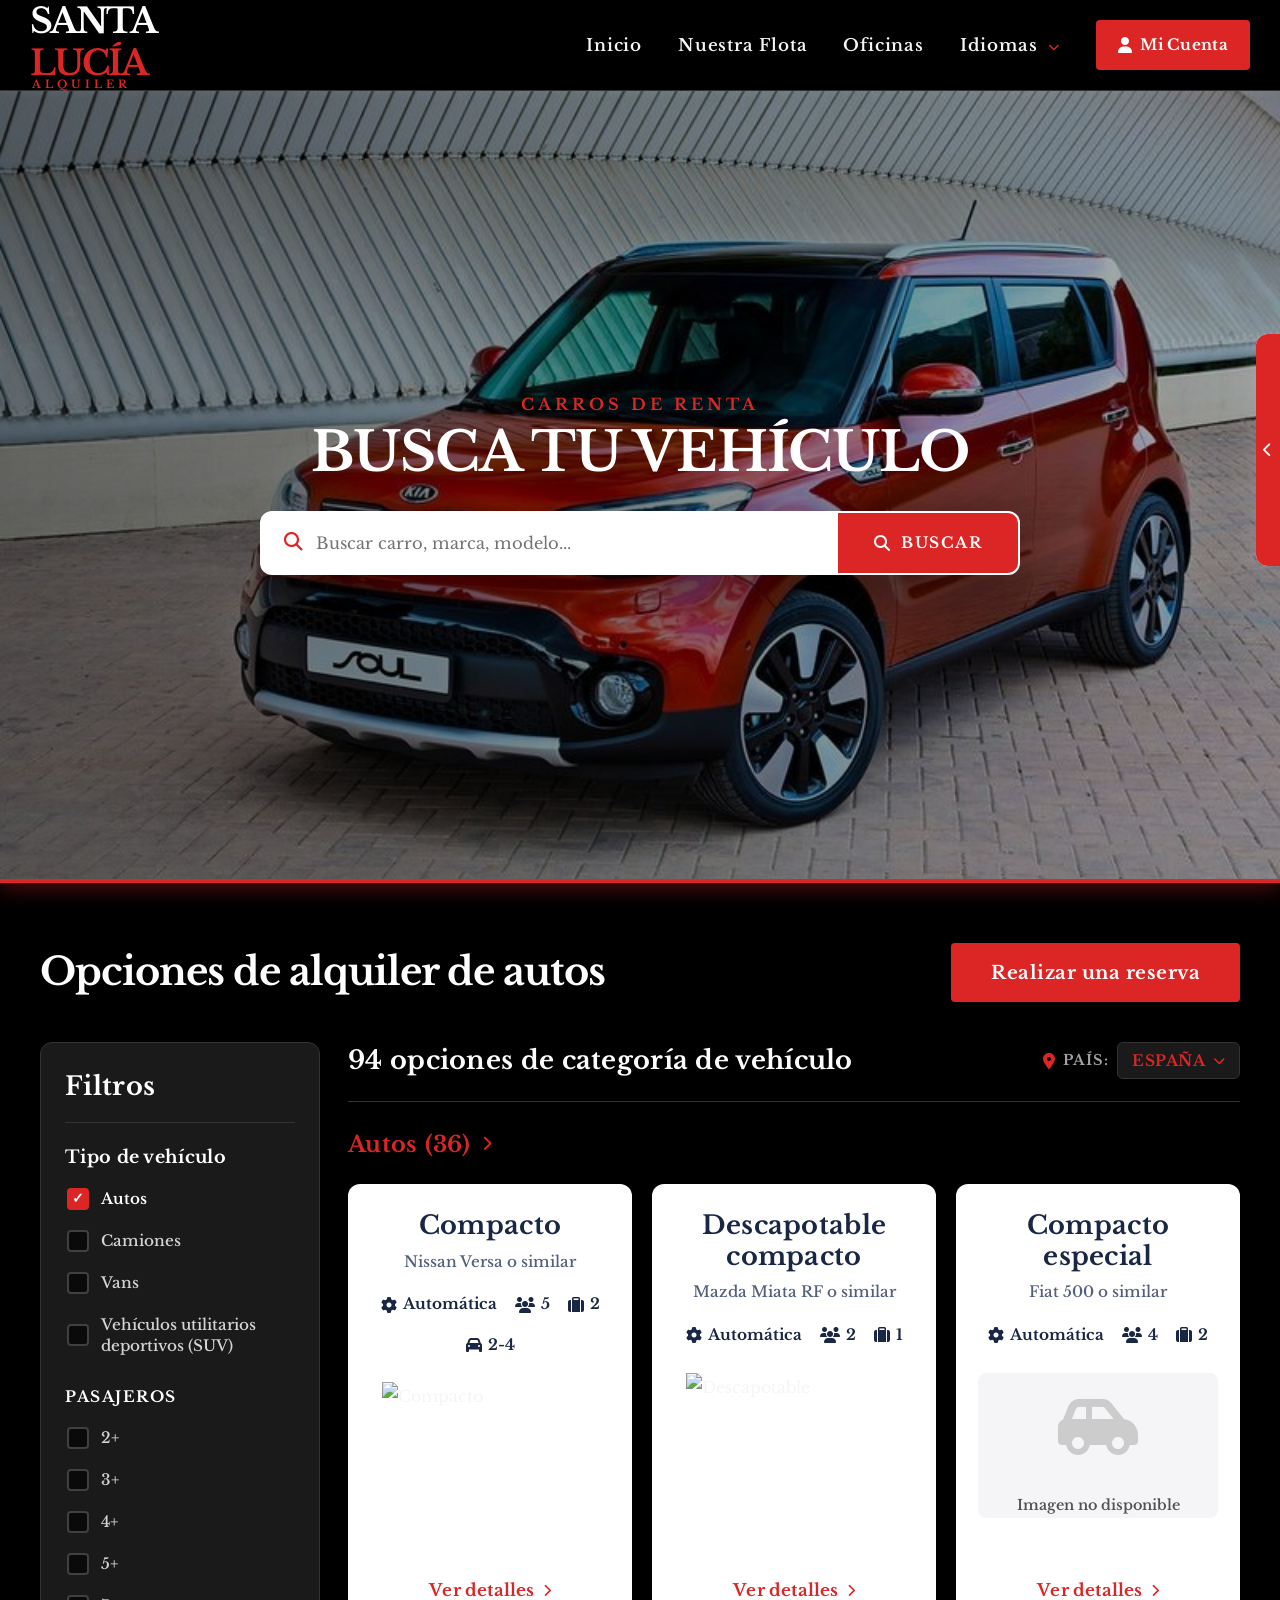
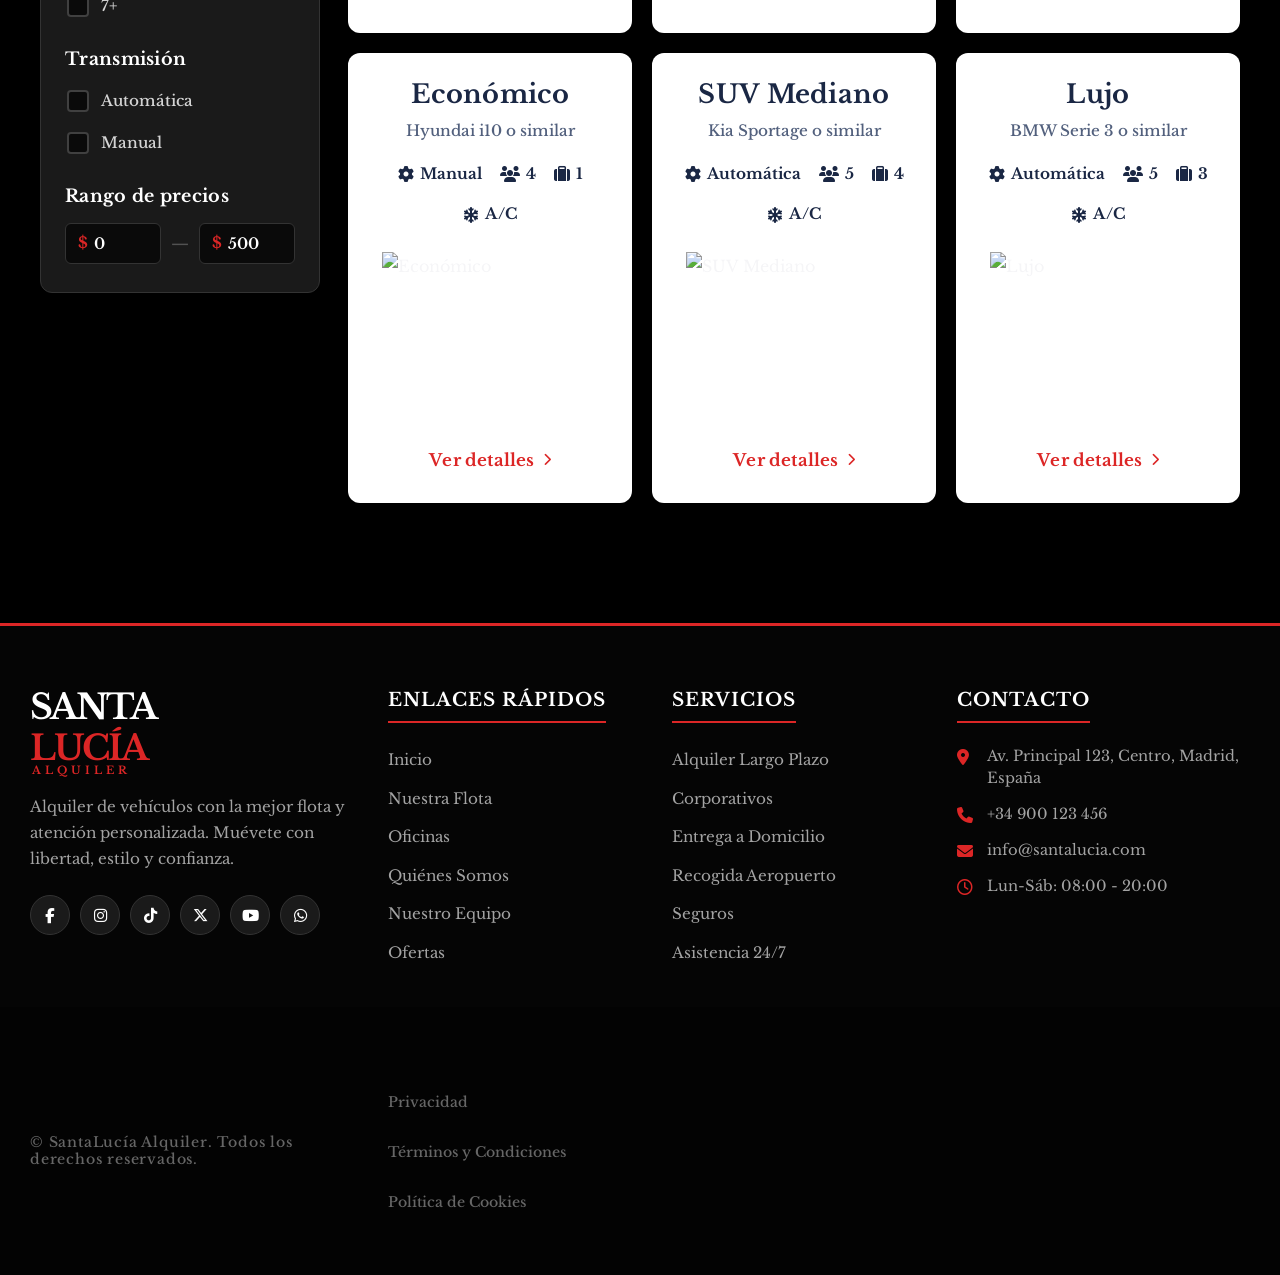
==== renta-carros-santa-lucia - copia/autos.html @ 52db4569 "Add files via upload" ====
<!DOCTYPE html>
<html lang="es">
<head>
    <meta charset="UTF-8">
    <meta name="viewport" content="width=device-width, initial-scale=1.0">
    <title data-i18n="pageTitleAutos">Alquiler SantaLucía - Carros de Renta</title>
    <link rel="stylesheet" href="styles.css">
    <link rel="stylesheet" href="autos.css">
    <link rel="preconnect" href="https://fonts.googleapis.com">
    <link rel="preconnect" href="https://fonts.gstatic.com" crossorigin>
    <link href="https://fonts.googleapis.com/css2?family=Inter:wght@400;500;600;700;800;900&display=swap" rel="stylesheet">
    <link href="https://fonts.googleapis.com/css2?family=Bebas+Neue&family=Libre+Baskerville:ital,wght@0,400;0,700;1,400&display=swap" rel="stylesheet">
    <link rel="stylesheet" href="https://cdnjs.cloudflare.com/ajax/libs/font-awesome/6.4.0/css/all.min.css">
</head>

<body>

    <!-- Header y navegación -->
    <header class="header">
        <nav class="navbar">

            <!-- Logo -->
            <a href="index.html" class="logo-link">
                <div class="logo">
                    <span class="logo-oto">SANTA</span>
                    <span class="logo-q">LUCÍA</span>
                    <span class="logo-sub" data-i18n="logoSub">ALQUILER</span>
                </div>
            </a>

            <!-- Menú -->
            <div class="nav-right">

                <!-- Enlaces principales -->
                <ul class="nav-menu">
                    <li><a href="index.html" class="nav-link" data-i18n="home">Inicio</a></li>
                    <li><a href="autos.html" class="nav-link" data-i18n="ourFleet">Nuestra Flota</a></li>
                    <li><a href="#" class="nav-link" data-i18n="offices">Oficinas</a></li>

                    <!-- Dropdown Idiomas -->
                    <li class="dropdown">
                        <a href="#" class="nav-link dropdown-toggle">
                            <span data-i18n="languages">Idiomas</span>
                            <i class="fas fa-chevron-down dropdown-arrow"></i>
                        </a>
                        <ul class="dropdown-menu">
                            <li><a href="#" data-lang="es">Español</a></li>
                            <li><a href="#" data-lang="en">English</a></li>
                        </ul>
                    </li>
                </ul>

                <!-- Botón Mi Cuenta (destacado) — visible solo si NO hay sesión -->
                <a href="login-registro.html" class="account-btn" id="accountBtn" data-i18n="myAccount">
                    <i class="fas fa-user account-btn-icon"></i>
                    <span>Mi Cuenta</span>
                </a>

                <!-- Perfil usuario (visible solo SI hay sesión) -->
                <div class="profile-container" id="profileContainer" style="display:none;">
                    <button type="button" class="profile-toggle" id="profileToggle" aria-haspopup="true" aria-expanded="false">
                        <div class="profile-avatar" id="profileAvatarHeader">
                            <i class="fas fa-user default-avatar-icon"></i>
                        </div>
                        <span class="profile-username-badge" id="profileUsernameBadge">Usuario</span>
                    </button>

                    <div class="profile-dropdown" id="profileDropdown" role="menu">
                        <div class="profile-dropdown-header">
                            <div class="profile-avatar profile-avatar-large" id="profileAvatarDropdown">
                                <i class="fas fa-user default-avatar-icon"></i>
                            </div>
                            <div class="profile-dropdown-userinfo">
                                <div class="profile-dropdown-username" id="profileDropdownUsername">Usuario</div>
                                <button type="button" class="profile-edit-link" id="editProfileBtn">Editar perfil</button>
                            </div>
                        </div>
                        <hr class="profile-divider">
                        <ul class="profile-menu">
                            <li class="profile-menu-item" role="menuitem" data-action="profile">
                                <i class="fas fa-user profile-menu-icon"></i>
                                <span>Mi perfil</span>
                            </li>
                            <li class="profile-menu-item" role="menuitem" data-action="comments">
                                <i class="fas fa-comment profile-menu-icon"></i>
                                <span>Comentarios</span>
                            </li>
                            <li class="profile-menu-item" role="menuitem" data-action="notifications">
                                <i class="fas fa-bell profile-menu-icon"></i>
                                <span>Notificaciones</span>
                            </li>
                            <li class="profile-menu-item" role="menuitem" data-action="requests">
                                <i class="fas fa-user-friends profile-menu-icon"></i>
                                <span>Solicitudes</span>
                            </li>
                            <li class="profile-menu-item" role="menuitem" data-action="lists">
                                <i class="fas fa-list profile-menu-icon"></i>
                                <span>Mis listas</span>
                            </li>
                            <li class="profile-menu-item" role="menuitem" data-action="saved">
                                <i class="fas fa-bookmark profile-menu-icon"></i>
                                <span>Guardado</span>
                            </li>
                            <li class="profile-menu-item" role="menuitem" data-action="history">
                                <i class="fas fa-history profile-menu-icon"></i>
                                <span>Historial</span>
                            </li>
                        </ul>
                        <hr class="profile-divider">
                        <button type="button" class="profile-menu-item profile-logout-item" id="logoutBtn" role="menuitem">
                            <span>Salir</span>
                        </button>
                    </div>
                </div>

                <!-- Modal de edición de perfil -->
                <div class="profile-modal-overlay" id="profileModalOverlay" style="display:none;">
                    <div class="profile-modal" id="profileModal">
                        <button type="button" class="profile-modal-close" id="closeProfileModal" aria-label="Cerrar">
                            <i class="fas fa-times"></i>
                        </button>
                        <h3 class="profile-modal-title">Editar perfil</h3>

                        <div class="profile-avatar-upload">
                            <div class="profile-avatar profile-avatar-xl" id="profileAvatarEdit">
                                <i class="fas fa-user default-avatar-icon"></i>
                            </div>
                            <label class="profile-upload-btn" for="avatarInput">
                                <i class="fas fa-camera"></i>
                                <span>Cambiar foto</span>
                            </label>
                            <input type="file" id="avatarInput" accept="image/*" style="display:none;">
                        </div>

                        <form id="editProfileForm" class="profile-form">
                            <div class="profile-form-group">
                                <label for="editName" class="profile-form-label">Nombre completo</label>
                                <input type="text" id="editName" class="profile-form-input" placeholder="Tu nombre">
                            </div>
                            <div class="profile-form-group">
                                <label for="editEmail" class="profile-form-label">Correo electrónico</label>
                                <input type="email" id="editEmail" class="profile-form-input" placeholder="tucorreo@ejemplo.com" readonly>
                            </div>
                            <div class="profile-form-group">
                                <label for="editPhone" class="profile-form-label">Teléfono</label>
                                <input type="tel" id="editPhone" class="profile-form-input" placeholder="0000000000">
                            </div>
                            <button type="submit" class="profile-save-btn">Guardar cambios</button>
                        </form>
                    </div>
                </div>

                <!-- Botón menú móvil -->
                <button class="mobile-menu-btn" id="mobileMenuBtn">
                    <i class="fas fa-bars"></i>
                </button>

            </div>
        </nav>
    </header>

    <!-- Menú móvil -->
    <div class="mobile-menu" id="mobileMenu">
        <!-- Enlaces móvil -->
        <ul class="mobile-nav-menu">
            <li><a href="index.html" class="mobile-nav-link" data-i18n="home">Inicio</a></li>
            <li><a href="autos.html" class="mobile-nav-link" data-i18n="ourFleet">Nuestra Flota</a></li>
            <li><a href="#" class="mobile-nav-link" data-i18n="offices">Oficinas</a></li>
            <li><a href="#" class="mobile-nav-link" data-i18n="languages">Idiomas</a></li>
            <li><a href="login-registro.html" class="mobile-nav-link mobile-nav-link-accent" data-i18n="myAccount">Mi Cuenta</a></li>
        </ul>
    </div>

    <!-- Hero / Banner de la página de carros -->
    <section class="hero">

        <!-- Slide único para esta página -->
        <div class="carousel-track">
            <div class="hero-slide active">
                <img src="img/KIA1.jpg"
                     alt="Flota de carros de renta"
                     class="hero-image"
                     loading="eager">
            </div>
        </div>

        <!-- Overlay oscuro -->
        <div class="hero-overlay"></div>

        <!-- Buscador elegante en medio -->
        <div class="hero-content hero-search-container">
            <span class="hero-subtitle" data-i18n="rentalCars">CARROS DE RENTA</span>
            <h1 class="hero-title hero-search-title" data-i18n="searchYourCar">BUSCA TU VEHÍCULO</h1>

            <form class="hero-search-form" id="heroSearchForm" onsubmit="return false;">
                <div class="search-field-group">
                    <div class="search-field">
                        <i class="fas fa-search search-icon"></i>
                        <input type="text"
                               id="heroSearchInput"
                               class="search-input"
                               data-i18n-placeholder="searchPlaceholder"
                               placeholder="Buscar carro, marca, modelo..."
                               autocomplete="off">
                    </div>
                    <button type="submit" class="search-btn" data-i18n="searchBtn">
                        <i class="fas fa-magnifying-glass search-btn-icon"></i>
                        <span data-i18n="searchBtnText">BUSCAR</span>
                    </button>
                </div>
            </form>
        </div>

    </section>

    <!-- Widget flotante derecho DESPLEGABLE -->
    <aside class="floating-widget" id="floatingWidget">
        <div class="widget-panel">
            <a href="#" class="widget-item" title="Refrescar">
                <i class="fas fa-sync-alt"></i>
            </a>
            <a href="#" class="widget-item" title="WhatsApp">
                <i class="fab fa-whatsapp"></i>
            </a>
            <a href="https://www.tiktok.com/@alquilersantalucia?is_from_webapp=1&sender_device=pc" target="_blank" rel="noopener noreferrer" class="widget-item" title="TikTok">
                <i class="fab fa-tiktok"></i>
            </a>
            <a href="#" class="widget-item" title="Teléfono">
                <i class="fas fa-phone"></i>
            </a>
        </div>
        <button class="widget-toggle" id="widgetToggle" aria-label="Abrir menú">
            <i class="fas fa-chevron-left"></i>
        </button>
    </aside>

    <!-- ========== NUEVA SECCIÓN: RENTA DE CARROS CON SIDEBAR + GRID ========== -->

    <!-- Título principal + botón reserva -->
    <section class="rental-header-section">
        <div class="rental-header-container">
            <h1 class="rental-main-title" data-i18n="rentalOptionsTitle">
                Opciones de alquiler de autos
            </h1>
            <button class="rental-reserve-btn" data-i18n="makeReservation">
                Realizar una reserva
            </button>
        </div>
    </section>

    <!-- Layout: Sidebar filtros + Contenido categorías -->
    <section class="rental-layout-section">
        <div class="rental-layout-container">

            <!-- ========== SIDEBAR DE FILTROS ========== -->
            <aside class="rental-sidebar">
                <div class="sidebar-inner">
                    <h2 class="sidebar-title" data-i18n="filters">Filtros</h2>
                    <div class="sidebar-divider"></div>

                    <!-- Filtro: Tipo de vehículo -->
                    <div class="filter-group">
                        <h3 class="filter-group-title" data-i18n="vehicleType">Tipo de vehículo</h3>
                        <div class="filter-options">
                            <label class="filter-option">
                                <input type="checkbox" class="filter-checkbox" value="autos" checked>
                                <span class="filter-checkmark"></span>
                                <span class="filter-label" data-i18n="cars">Autos</span>
                            </label>
                            <label class="filter-option">
                                <input type="checkbox" class="filter-checkbox" value="camiones">
                                <span class="filter-checkmark"></span>
                                <span class="filter-label" data-i18n="trucks">Camiones</span>
                            </label>
                            <label class="filter-option">
                                <input type="checkbox" class="filter-checkbox" value="vans">
                                <span class="filter-checkmark"></span>
                                <span class="filter-label" data-i18n="vans">Vans</span>
                            </label>
                            <label class="filter-option">
                                <input type="checkbox" class="filter-checkbox" value="suv">
                                <span class="filter-checkmark"></span>
                                <span class="filter-label" data-i18n="suvFull">Vehículos utilitarios deportivos (SUV)</span>
                            </label>
                        </div>
                    </div>

                    <!-- Filtro: Pasajeros -->
                    <div class="filter-group">
                        <h3 class="filter-group-title filter-group-title-uppercase" data-i18n="passengers">PASAJEROS</h3>
                        <div class="filter-options">
                            <label class="filter-option">
                                <input type="checkbox" class="filter-checkbox" value="p2">
                                <span class="filter-checkmark"></span>
                                <span class="filter-label">2+</span>
                            </label>
                            <label class="filter-option">
                                <input type="checkbox" class="filter-checkbox" value="p3">
                                <span class="filter-checkmark"></span>
                                <span class="filter-label">3+</span>
                            </label>
                            <label class="filter-option">
                                <input type="checkbox" class="filter-checkbox" value="p4">
                                <span class="filter-checkmark"></span>
                                <span class="filter-label">4+</span>
                            </label>
                            <label class="filter-option">
                                <input type="checkbox" class="filter-checkbox" value="p5">
                                <span class="filter-checkmark"></span>
                                <span class="filter-label">5+</span>
                            </label>
                            <label class="filter-option">
                                <input type="checkbox" class="filter-checkbox" value="p7">
                                <span class="filter-checkmark"></span>
                                <span class="filter-label">7+</span>
                            </label>
                        </div>
                    </div>

                    <!-- Filtro: Transmisión -->
                    <div class="filter-group">
                        <h3 class="filter-group-title" data-i18n="transmission">Transmisión</h3>
                        <div class="filter-options">
                            <label class="filter-option">
                                <input type="checkbox" class="filter-checkbox" value="automatica">
                                <span class="filter-checkmark"></span>
                                <span class="filter-label" data-i18n="automatic">Automática</span>
                            </label>
                            <label class="filter-option">
                                <input type="checkbox" class="filter-checkbox" value="manual">
                                <span class="filter-checkmark"></span>
                                <span class="filter-label" data-i18n="manual">Manual</span>
                            </label>
                        </div>
                    </div>

                    <!-- Filtro: Rango de precios -->
                    <div class="filter-group">
                        <h3 class="filter-group-title" data-i18n="priceRange">Rango de precios</h3>
                        <div class="price-filter">
                            <div class="price-inputs">
                                <div class="price-input-wrap">
                                    <span class="price-currency">$</span>
                                    <input type="number" class="price-input" placeholder="Min" min="0" value="0">
                                </div>
                                <span class="price-separator">—</span>
                                <div class="price-input-wrap">
                                    <span class="price-currency">$</span>
                                    <input type="number" class="price-input" placeholder="Max" min="0" value="500">
                                </div>
                            </div>
                        </div>
                    </div>
                </div>
            </aside>

            <!-- ========== CONTENIDO PRINCIPAL: CATEGORÍAS ========== -->
            <div class="rental-main-content">

                <!-- Barra superior: opciones + país -->
                <div class="rental-top-bar">
                    <div class="rental-options-count">
                        <h2 class="rental-options-title" data-i18n="vehicleCategoryOptions">
                            94 opciones de categoría de vehículo
                        </h2>
                    </div>
                    <div class="rental-country-select">
                        <i class="fas fa-map-marker-alt country-icon"></i>
                        <span class="country-label" data-i18n="country">PAÍS:</span>
                        <button class="country-select-btn">
                            <span class="country-name" data-i18n="countryName">ESPAÑA</span>
                            <i class="fas fa-chevron-down country-chevron"></i>
                        </button>
                    </div>
                </div>

                <!-- Divider -->
                <div class="rental-divider"></div>

                <!-- Categoría expandible: Autos -->
                <div class="rental-category-group">
                    <button class="rental-category-toggle">
                        <span class="category-toggle-name" data-i18n="carsCategory">Autos</span>
                        <span class="category-toggle-count">(36)</span>
                        <i class="fas fa-chevron-right category-toggle-arrow"></i>
                    </button>

                    <!-- Grid de tarjetas de categoría -->
                    <div class="rental-categories-grid">

                        <!-- Tarjeta 1: Compacto -->
                        <article class="rent-category-card">
                            <h3 class="cat-card-title" data-i18n="catCompact">Compacto</h3>
                            <p class="cat-card-example" data-i18n="catCompactExample">Nissan Versa o similar</p>

                            <div class="cat-card-specs">
                                <div class="cat-spec-item">
                                    <i class="fas fa-cog cat-spec-icon"></i>
                                    <span class="cat-spec-text" data-i18n="automatic">Automática</span>
                                </div>
                                <div class="cat-spec-item">
                                    <i class="fas fa-users cat-spec-icon"></i>
                                    <span class="cat-spec-text">5</span>
                                </div>
                                <div class="cat-spec-item">
                                    <i class="fas fa-suitcase cat-spec-icon"></i>
                                    <span class="cat-spec-text">2</span>
                                </div>
                                <div class="cat-spec-item">
                                    <i class="fas fa-car cat-spec-icon"></i>
                                    <span class="cat-spec-text">2-4</span>
                                </div>
                            </div>

                            <div class="cat-card-image-wrap">
                                <img src="https://coresg-normal.trae.ai/api/ide/v1/text_to_image?prompt=nissan%20versa%20sedan%20dark%20gray%20color%20white%20background%20studio%20photo%20realistic&image_size=square"
                                     alt="Compacto"
                                     class="cat-card-image"
                                     loading="lazy">
                            </div>

                            <button class="cat-card-details-btn" data-i18n="viewDetails">
                                Ver detalles <i class="fas fa-chevron-right"></i>
                            </button>
                        </article>

                        <!-- Tarjeta 2: Descapotable compacto -->
                        <article class="rent-category-card">
                            <h3 class="cat-card-title" data-i18n="catConvertible">Descapotable compacto</h3>
                            <p class="cat-card-example" data-i18n="catConvertibleExample">Mazda Miata RF o similar</p>

                            <div class="cat-card-specs">
                                <div class="cat-spec-item">
                                    <i class="fas fa-cog cat-spec-icon"></i>
                                    <span class="cat-spec-text" data-i18n="automatic">Automática</span>
                                </div>
                                <div class="cat-spec-item">
                                    <i class="fas fa-users cat-spec-icon"></i>
                                    <span class="cat-spec-text">2</span>
                                </div>
                                <div class="cat-spec-item">
                                    <i class="fas fa-suitcase cat-spec-icon"></i>
                                    <span class="cat-spec-text">1</span>
                                </div>
                            </div>

                            <div class="cat-card-image-wrap">
                                <img src="https://coresg-normal.trae.ai/api/ide/v1/text_to_image?prompt=red%20mazda%20miata%20rf%20convertible%20sports%20car%20white%20background%20studio%20photo%20realistic&image_size=square"
                                     alt="Descapotable"
                                     class="cat-card-image"
                                     loading="lazy">
                            </div>

                            <button class="cat-card-details-btn" data-i18n="viewDetails">
                                Ver detalles <i class="fas fa-chevron-right"></i>
                            </button>
                        </article>

                        <!-- Tarjeta 3: Compacto especial -->
                        <article class="rent-category-card">
                            <h3 class="cat-card-title" data-i18n="catSpecialCompact">Compacto especial</h3>
                            <p class="cat-card-example" data-i18n="catSpecialCompactExample">Fiat 500 o similar</p>

                            <div class="cat-card-specs">
                                <div class="cat-spec-item">
                                    <i class="fas fa-cog cat-spec-icon"></i>
                                    <span class="cat-spec-text" data-i18n="automatic">Automática</span>
                                </div>
                                <div class="cat-spec-item">
                                    <i class="fas fa-users cat-spec-icon"></i>
                                    <span class="cat-spec-text">4</span>
                                </div>
                                <div class="cat-spec-item">
                                    <i class="fas fa-suitcase cat-spec-icon"></i>
                                    <span class="cat-spec-text">2</span>
                                </div>
                            </div>

                            <div class="cat-card-image-wrap cat-image-placeholder">
                                <div class="cat-image-placeholder-icon">
                                    <i class="fas fa-car-side"></i>
                                </div>
                                <p class="cat-image-placeholder-text" data-i18n="imageNotAvailable">Imagen no disponible</p>
                            </div>

                            <button class="cat-card-details-btn" data-i18n="viewDetails">
                                Ver detalles <i class="fas fa-chevron-right"></i>
                            </button>
                        </article>

                        <!-- Tarjeta 4: Económico -->
                        <article class="rent-category-card">
                            <h3 class="cat-card-title" data-i18n="catEconomy">Económico</h3>
                            <p class="cat-card-example" data-i18n="catEconomyExample">Hyundai i10 o similar</p>

                            <div class="cat-card-specs">
                                <div class="cat-spec-item">
                                    <i class="fas fa-cog cat-spec-icon"></i>
                                    <span class="cat-spec-text" data-i18n="manual">Manual</span>
                                </div>
                                <div class="cat-spec-item">
                                    <i class="fas fa-users cat-spec-icon"></i>
                                    <span class="cat-spec-text">4</span>
                                </div>
                                <div class="cat-spec-item">
                                    <i class="fas fa-suitcase cat-spec-icon"></i>
                                    <span class="cat-spec-text">1</span>
                                </div>
                                <div class="cat-spec-item">
                                    <i class="fas fa-snowflake cat-spec-icon"></i>
                                    <span class="cat-spec-text">A/C</span>
                                </div>
                            </div>

                            <div class="cat-card-image-wrap">
                                <img src="https://coresg-normal.trae.ai/api/ide/v1/text_to_image?prompt=white%20hyundai%20i10%20compact%20hatchback%20white%20background%20studio%20photo%20realistic&image_size=square"
                                     alt="Económico"
                                     class="cat-card-image"
                                     loading="lazy">
                            </div>

                            <button class="cat-card-details-btn" data-i18n="viewDetails">
                                Ver detalles <i class="fas fa-chevron-right"></i>
                            </button>
                        </article>

                        <!-- Tarjeta 5: SUV Mediano -->
                        <article class="rent-category-card">
                            <h3 class="cat-card-title" data-i18n="catMidsizeSUV">SUV Mediano</h3>
                            <p class="cat-card-example" data-i18n="catMidsizeSUVExample">Kia Sportage o similar</p>

                            <div class="cat-card-specs">
                                <div class="cat-spec-item">
                                    <i class="fas fa-cog cat-spec-icon"></i>
                                    <span class="cat-spec-text" data-i18n="automatic">Automática</span>
                                </div>
                                <div class="cat-spec-item">
                                    <i class="fas fa-users cat-spec-icon"></i>
                                    <span class="cat-spec-text">5</span>
                                </div>
                                <div class="cat-spec-item">
                                    <i class="fas fa-suitcase cat-spec-icon"></i>
                                    <span class="cat-spec-text">4</span>
                                </div>
                                <div class="cat-spec-item">
                                    <i class="fas fa-snowflake cat-spec-icon"></i>
                                    <span class="cat-spec-text">A/C</span>
                                </div>
                            </div>

                            <div class="cat-card-image-wrap">
                                <img src="https://coresg-normal.trae.ai/api/ide/v1/text_to_image?prompt=dark%20blue%20kia%20sportage%20suv%20white%20background%20studio%20photo%20realistic&image_size=square"
                                     alt="SUV Mediano"
                                     class="cat-card-image"
                                     loading="lazy">
                            </div>

                            <button class="cat-card-details-btn" data-i18n="viewDetails">
                                Ver detalles <i class="fas fa-chevron-right"></i>
                            </button>
                        </article>

                        <!-- Tarjeta 6: Lujo -->
                        <article class="rent-category-card">
                            <h3 class="cat-card-title" data-i18n="catLuxuryCategory">Lujo</h3>
                            <p class="cat-card-example" data-i18n="catLuxuryExample">BMW Serie 3 o similar</p>

                            <div class="cat-card-specs">
                                <div class="cat-spec-item">
                                    <i class="fas fa-cog cat-spec-icon"></i>
                                    <span class="cat-spec-text" data-i18n="automatic">Automática</span>
                                </div>
                                <div class="cat-spec-item">
                                    <i class="fas fa-users cat-spec-icon"></i>
                                    <span class="cat-spec-text">5</span>
                                </div>
                                <div class="cat-spec-item">
                                    <i class="fas fa-suitcase cat-spec-icon"></i>
                                    <span class="cat-spec-text">3</span>
                                </div>
                                <div class="cat-spec-item">
                                    <i class="fas fa-snowflake cat-spec-icon"></i>
                                    <span class="cat-spec-text">A/C</span>
                                </div>
                            </div>

                            <div class="cat-card-image-wrap">
                                <img src="https://coresg-normal.trae.ai/api/ide/v1/text_to_image?prompt=black%20bmw%203%20series%20luxury%20sedan%20white%20background%20studio%20photo%20realistic&image_size=square"
                                     alt="Lujo"
                                     class="cat-card-image"
                                     loading="lazy">
                            </div>

                            <button class="cat-card-details-btn" data-i18n="viewDetails">
                                Ver detalles <i class="fas fa-chevron-right"></i>
                            </button>
                        </article>

                    </div>
                </div>

            </div>
        </div>
    </section>

    <!-- ========== FOOTER / PIE DE PÁGINA ========== -->
    <footer class="footer">
        <div class="footer-container">

            <!-- Columna 1: Empresa -->
            <div class="footer-col footer-brand">
                <div class="logo footer-logo">
                    <span class="logo-oto">SANTA</span>
                    <span class="logo-q">LUCÍA</span>
                    <span class="logo-sub" data-i18n="logoSub">ALQUILER</span>
                </div>
                <p class="footer-tagline" data-i18n="footerTagline">Alquiler de vehículos con la mejor flota y atención personalizada. Muévete con libertad, estilo y confianza.</p>
                <div class="footer-social">
                    <a href="#" class="social-link" title="Facebook"><i class="fab fa-facebook-f"></i></a>
                    <a href="#" class="social-link" title="Instagram"><i class="fab fa-instagram"></i></a>
                    <a href="https://www.tiktok.com/@alquilersantalucia?is_from_webapp=1&sender_device=pc" target="_blank" rel="noopener noreferrer" class="social-link" title="TikTok"><i class="fab fa-tiktok"></i></a>
                    <a href="#" class="social-link" title="X"><i class="fab fa-x-twitter"></i></a>
                    <a href="#" class="social-link" title="YouTube"><i class="fab fa-youtube"></i></a>
                    <a href="#" class="social-link" title="WhatsApp"><i class="fab fa-whatsapp"></i></a>
                </div>
            </div>

            <!-- Columna 2: Enlaces rápidos -->
            <div class="footer-col">
                <h4 class="footer-title" data-i18n="footerQuickLinks">Enlaces Rápidos</h4>
                <ul class="footer-links">
                    <li><a href="index.html" data-i18n="home">Inicio</a></li>
                    <li><a href="autos.html" data-i18n="ourFleet">Nuestra Flota</a></li>
                    <li><a href="#" data-i18n="offices">Oficinas</a></li>
                    <li><a href="#" data-i18n="whoWeAre">Quiénes Somos</a></li>
                    <li><a href="#" data-i18n="ourTeam">Nuestro Equipo</a></li>
                    <li><a href="#" data-i18n="footerOffers">Ofertas</a></li>
                </ul>
            </div>

            <!-- Columna 3: Servicios -->
            <div class="footer-col">
                <h4 class="footer-title" data-i18n="footerServices">Servicios</h4>
                <ul class="footer-links">
                    <li><a href="#" data-i18n="footerLongTerm">Alquiler Largo Plazo</a></li>
                    <li><a href="#" data-i18n="footerCorporate">Corporativos</a></li>
                    <li><a href="#" data-i18n="footerDelivery">Entrega a Domicilio</a></li>
                    <li><a href="#" data-i18n="footerAirport">Recogida Aeropuerto</a></li>
                    <li><a href="#" data-i18n="footerInsurance">Seguros</a></li>
                    <li><a href="#" data-i18n="footerAssistance">Asistencia 24/7</a></li>
                </ul>
            </div>

            <!-- Columna 4: Contacto -->
            <div class="footer-col footer-contact">
                <h4 class="footer-title" data-i18n="footerContact">Contacto</h4>
                <ul class="contact-list">
                    <li>
                        <i class="fas fa-map-marker-alt"></i>
                        <span data-i18n="footerAddress">Av. Principal 123, Centro, Madrid, España</span>
                    </li>
                    <li>
                        <i class="fas fa-phone"></i>
                        <a href="tel:+34900123456">+34 900 123 456</a>
                    </li>
                    <li>
                        <i class="fas fa-envelope"></i>
                        <a href="mailto:info@santalucia.com">info@santalucia.com</a>
                    </li>
                    <li>
                        <i class="far fa-clock"></i>
                        <span data-i18n="footerSchedule">Lun-Sáb: 08:00 - 20:00</span>
                    </li>
                </ul>
            </div>

        </div>

        <!-- Franja inferior: Legal + Copyright -->
        <div class="footer-bottom">
            <div class="footer-container footer-bottom-inner">
                <p class="footer-copy">&copy; <span id="year"></span> <span data-i18n="footerCopy">SantaLucía Alquiler. Todos los derechos reservados.</span></p>
                <ul class="footer-legal">
                    <li><a href="#" data-i18n="footerPrivacy">Privacidad</a></li>
                    <li><a href="#" data-i18n="footerTerms">Términos y Condiciones</a></li>
                    <li><a href="#" data-i18n="footerCookies">Política de Cookies</a></li>
                </ul>
            </div>
        </div>
    </footer>

    <script src="script.js"></script>

</body>
</html>
---- renta-carros-santa-lucia - copia/styles.css ----
/* Estilos generales SANTA LUCÍA ALQUILER */

/* Reset básico */
*,
*::before,
*::after {
    margin: 0;
    padding: 0;
    box-sizing: border-box;
}

/* Variables: colores, sombras, radios */
:root {
    /* Colores del tema (tema oscuro + acento rojo) */
    --lime-green: #DC2626;
    --lime-green-hover: #B91C1C;
    --dark-gray: #f5f5f7;
    --medium-gray: #e5e5e5;
    --text-gray: #a3a3a3;
    --light-gray: #1a1a1a;
    --light-gray-border: #333333;
    --white: #000000;
    --black: #ffffff;

    /* Sombras */
    --shadow-sm: 0 2px 8px rgba(255, 255, 255, 0.06);
    --shadow-md: 0 4px 16px rgba(255, 255, 255, 0.1);
    --shadow-lg: 0 8px 32px rgba(255, 255, 255, 0.15);

    /* Radios */
    --radius-sm: 4px;
    --radius-md: 8px;
    --radius-lg: 12px;

    /* Transiciones */
    --transition: all 0.3s ease;
}

/* Estilos base del HTML */
html {
    scroll-behavior: smooth;
}

/* Body: fuente principal + fondo oscuro */
body {
    font-family: 'Libre Baskerville', Georgia, 'Times New Roman', serif;
    color: var(--dark-gray);
    line-height: 1.75;
    background-color: var(--white);
    overflow-x: hidden;
    font-size: 16px;
    -webkit-font-smoothing: antialiased;
    -moz-osx-font-smoothing: grayscale;
}

/* FUENTE GLOBAL: Aplico la fuente a TODO lo que HEREDA normal y a controles
   de formulario (que NO heredan por defecto del <body>).
   NO toco *::before / *::after para NO romper Font Awesome (usa ::before para pintar iconos). */
button,
input,
select,
textarea,
optgroup,
option,
::placeholder,
ul, ol, li, a, span, p, div, section, article, aside, header, nav, footer,
h1, h2, h3, h4, h5, h6,
label, small, strong, em, table, td, th, form {
    font-family: 'Libre Baskerville', Georgia, 'Times New Roman', serif;
}

/* ========== Tipografía (Libre Baskerville) ========== */
h1, h2, h3, h4, h5, h6,
.logo-oto, .logo-q,
.nav-link, .mobile-nav-link,
.footer-title,
.hero-subtitle, .hero-title,
.category-btn, .sort-label, .sort-select,
.widget-toggle,
.payment-label,
.dropdown-menu li a,
.count,
.footer-copy {
    font-family: 'Libre Baskerville', Georgia, 'Times New Roman', serif !important;
    letter-spacing: 0.8px;
    line-height: 1.2;
}

/* Logo y títulos grandes: tracking ajustado */
.logo-oto, .logo-q,
.hero-title {
    letter-spacing: -1px;
}

.hero-subtitle,
.logo-sub {
    font-family: 'Libre Baskerville', Georgia, 'Times New Roman', serif !important;
    letter-spacing: 3px;
}

/* ========== LIBRE BASKERVILLE (textos de lectura) ========== */
.footer-tagline,
.contact-list li,
.footer-links li a,
.footer-legal li a,
.widget-item {
    font-family: 'Libre Baskerville', Georgia, 'Times New Roman', serif !important;
}

.social-link,
.widget-item {
    font-family: initial !important;
}

a {
    text-decoration: none;
    color: inherit;
}

ul {
    list-style: none;
}

button {
    font-family: inherit;
    cursor: pointer;
    border: none;
    background: none;
}

select {
    font-family: inherit;
}

/* ========== Header / Navbar ========== */
.header {
    position: sticky;
    top: 0;
    z-index: 1000;
    background-color: var(--white);
    border-bottom: 1px solid var(--light-gray-border);
    box-shadow: var(--shadow-sm);
}

.navbar {
    max-width: 1500px;
    margin: 0 auto;
    padding: 0 40px;
    height: 90px;
    display: flex;
    align-items: center;
    justify-content: space-between;
}

/* Logo del header */
.logo {
    display: flex;
    flex-direction: column;
    align-items: flex-start;
    line-height: 1;
}

.logo-oto {
    font-size: 2.16rem;
    font-weight: 900;
    color: var(--black);
    letter-spacing: -2px;
}

.logo-q {
    font-size: 2.16rem;
    font-weight: 900;
    color: var(--lime-green);
    letter-spacing: -2px;
}

.logo-sub {
    font-size: 0.684rem;
    font-weight: 800;
    color: var(--lime-green);
    letter-spacing: 4px;
    margin-top: -4px;
    margin-left: 2px;
}

/* Menú navegación y elementos de la derecha */
.nav-right {
    display: flex;
    align-items: center;
    gap: 30px;
}

/* Menú principal de navegación */
.nav-menu {
    display: flex;
    align-items: center;
    gap: 36px;
}

.nav-link {
    font-size: 1.05rem;
    font-weight: 600;
    color: var(--dark-gray);
    transition: var(--transition);
    position: relative;
    padding: 8px 0;
}

.nav-link:hover {
    color: var(--lime-green);
}

/* Dropdowns del menú (Empresa, Idiomas...) */
.dropdown {
    position: relative;
}

.dropdown-arrow {
    font-size: 0.7rem;
    margin-left: 5px;
    color: var(--lime-green);
    transition: transform 0.3s ease;
}

.dropdown-toggle:hover .dropdown-arrow {
    transform: rotate(180deg);
}

/* Submenú desplegable */
.dropdown-menu {
    position: absolute;
    top: 100%;
    left: 50%;
    transform: translateX(-50%) translateY(10px);
    min-width: 180px;
    background-color: var(--white);
    border-radius: var(--radius-md);
    box-shadow: var(--shadow-lg);
    padding: 10px 0;
    opacity: 0;
    visibility: hidden;
    transition: all 0.3s ease;
    z-index: 100;
    border: 1px solid var(--light-gray-border);
}

.dropdown:hover .dropdown-menu,
.dropdown.active .dropdown-menu {
    opacity: 1;
    visibility: visible;
    transform: translateX(-50%) translateY(0);
}

.dropdown-menu li a {
    display: block;
    padding: 10px 20px;
    font-size: 0.92rem;
    font-weight: 500;
    color: var(--text-gray);
    transition: var(--transition);
}

.dropdown-menu li a:hover {
    background-color: var(--light-gray);
    color: var(--lime-green);
}

/* Selectores de idioma (ES/EN) */
.nav-extras {
    display: flex;
    align-items: center;
    gap: 18px;
    padding-left: 24px;
    border-left: 1px solid var(--light-gray-border);
    height: 40px;
}

.extras-btn {
    font-size: 1rem;
    font-weight: 600;
    color: var(--dark-gray);
    padding: 6px 0;
    transition: var(--transition);
    display: flex;
    align-items: center;
}

.extras-btn:hover {
    color: var(--lime-green);
}

/* Botón hamburguesa (solo móvil) */
.mobile-menu-btn {
    display: none;
    font-size: 1.5rem;
    color: var(--dark-gray);
    padding: 8px;
}

/* Menú móvil desplegable (abajo del header) */
.mobile-menu {
    display: none;
    background-color: var(--white);
    border-top: 1px solid var(--light-gray-border);
    padding: 20px 40px;
}

.mobile-menu.open {
    display: block;
}

.mobile-nav-menu {
    display: flex;
    flex-direction: column;
    gap: 4px;
}

.mobile-nav-link {
    display: block;
    font-size: 1.1rem;
    font-weight: 600;
    color: var(--dark-gray);
    padding: 14px 0;
    border-bottom: 1px solid var(--light-gray-border);
    transition: var(--transition);
}

.mobile-nav-link:hover {
    color: var(--lime-green);
}

.mobile-extras {
    display: flex;
    gap: 20px;
    margin-top: 20px;
    padding-top: 20px;
    border-top: 1px solid var(--light-gray-border);
}

/* ========== Hero (parte superior con video o carrusel) ========== */
.hero {
    position: relative;
    width: 100%;
    height: 88vh;
    min-height: 680px;
    overflow: hidden;
    border-bottom: 4px solid var(--lime-green);
    box-shadow: 0 6px 20px rgba(220, 38, 38, 0.35);
}

/* Track y slides del carrusel */
.carousel-track {
    position: relative;
    width: 100%;
    height: 100%;
}

.hero-slide {
    position: absolute;
    top: 0;
    left: 0;
    width: 100%;
    height: 100%;
    opacity: 0;
    transition: opacity 0.8s ease-in-out;
    visibility: hidden;
}

.hero-slide.active {
    opacity: 1;
    visibility: visible;
    z-index: 0;
}

.hero-image {
    width: 100%;
    height: 100%;
    object-fit: cover;
    object-position: center;
    display: block;
}

/* Video de fondo del hero */
.hero-video {
    position: absolute;
    top: 0;
    left: 0;
    width: 100%;
    height: 100%;
    object-fit: cover;
    object-position: center;
    display: block;
    z-index: 0;
}

/* Oscurece el fondo para que se lea el texto */
.hero-overlay {
    position: absolute;
    top: 0;
    left: 0;
    width: 100%;
    height: 100%;
    z-index: 1;
    background: linear-gradient(to right, rgba(0, 0, 0, 0.55) 0%, rgba(0, 0, 0, 0.3) 100%);
}

/* Textos del hero (FLOTA + ELIGE TU VEHÍCULO) */
.hero-content {
    position: absolute;
    top: 0;
    left: 0;
    z-index: 2;
    max-width: 1500px;
    margin: 0 auto;
    padding: 0 180px;
    width: 100%;
    height: 100%;
    display: flex;
    flex-direction: column;
    justify-content: center;
}

.hero-subtitle {
    font-size: 1rem;
    font-weight: 800;
    color: var(--lime-green);
    letter-spacing: 4px;
    margin-bottom: 8px;
    text-transform: uppercase;
}

.hero-title {
    font-size: 3.4rem;
    font-weight: 900;
    color: #ffffff;
    letter-spacing: -1px;
    line-height: 1.1;
    text-transform: uppercase;
}

.hero-search-container {
    align-items: center;
    text-align: center;
    padding: 0 40px;
}

.hero-search-title {
    margin-bottom: 28px;
}

.hero-search-form {
    width: 100%;
    max-width: 760px;
}

.search-field-group {
    display: flex;
    align-items: stretch;
    background-color: #ffffff;
    border-radius: var(--radius-lg);
    box-shadow: 0 20px 60px rgba(0, 0, 0, 0.45);
    overflow: hidden;
    border: 2px solid transparent;
    transition: all 0.35s ease;
}

.search-field-group:focus-within {
    border-color: var(--lime-green);
    box-shadow: 0 20px 60px rgba(220, 38, 38, 0.35);
    transform: translateY(-2px);
}

.search-field {
    flex: 1;
    display: flex;
    align-items: center;
    gap: 14px;
    padding: 0 22px;
}

.search-icon {
    color: var(--lime-green);
    font-size: 1.15rem;
    flex-shrink: 0;
}

.search-input {
    flex: 1;
    border: none;
    outline: none;
    background: transparent;
    padding: 20px 0;
    font-size: 1.02rem;
    font-weight: 500;
    color: #1a1a1a;
    font-family: 'Libre Baskerville', Georgia, 'Times New Roman', serif !important;
}

.search-input::placeholder {
    color: #737373;
    font-weight: 400;
    font-family: 'Libre Baskerville', Georgia, 'Times New Roman', serif !important;
}

.search-btn {
    display: flex;
    align-items: center;
    gap: 10px;
    padding: 0 36px;
    background-color: var(--lime-green);
    color: #ffffff;
    font-size: 0.95rem;
    font-weight: 800;
    letter-spacing: 1.5px;
    text-transform: uppercase;
    transition: all 0.3s ease;
    font-family: 'Libre Baskerville', Georgia, 'Times New Roman', serif !important;
}

.search-btn:hover {
    background-color: var(--lime-green-hover);
}

.search-btn-icon {
    font-size: 1rem;
}

/* Puntos indicadores del carrusel */
.carousel-indicators {
    position: absolute;
    bottom: 20px;
    left: 50%;
    transform: translateX(-50%);
    z-index: 3;
    display: flex;
    align-items: center;
    gap: 10px;
    padding: 6px 12px;
    background-color: rgba(0, 0, 0, 0.2);
    border-radius: 999px;
    backdrop-filter: blur(4px);
}

.carousel-dot {
    width: 10px;
    height: 10px;
    background-color: rgba(255, 255, 255, 0.5);
    border-radius: 50%;
    border: none;
    cursor: pointer;
    transition: all 0.3s ease;
    outline: none;
}

.carousel-dot:hover {
    background-color: rgba(255, 255, 255, 0.8);
    transform: scale(1.2);
}

.carousel-dot.active {
    width: 14px;
    height: 14px;
    background-color: var(--lime-green);
    box-shadow: 0 0 12px var(--lime-green);
    transform: scale(1);
}

/* ========== Widget flotante derecho (WhatsApp, teléfono...) ========== */
.floating-widget {
    position: fixed;
    right: 0;
    top: 50%;
    transform: translateY(-50%);
    z-index: 999;
    display: flex;
    align-items: stretch;
    background-color: var(--black);
    border-radius: var(--radius-lg) 0 0 var(--radius-lg);
    overflow: visible;
    box-shadow: var(--shadow-lg);
}

.widget-toggle {
    width: 24px;
    min-height: 180px;
    background-color: var(--lime-green);
    color: var(--black);
    display: flex;
    align-items: center;
    justify-content: center;
    font-size: 0.9rem;
    font-weight: 900;
    cursor: pointer;
    transition: var(--transition);
    border-radius: var(--radius-lg) 0 0 var(--radius-lg);
}

.widget-toggle i {
    transition: transform 0.4s ease;
}

.widget-panel {
    display: flex;
    flex-direction: column;
    width: 0;
    overflow: hidden;
    transition: width 0.4s cubic-bezier(0.4, 0, 0.2, 1);
    background-color: var(--black);
    border-radius: var(--radius-lg) 0 0 var(--radius-lg);
}

/* Se expande al hacer hover (desktop) o al hacer click */
.floating-widget:hover .widget-panel,
.floating-widget.open .widget-panel {
    width: 58px;
}

.floating-widget:hover .widget-toggle i,
.floating-widget.open .widget-toggle i {
    transform: rotate(180deg);
}

.widget-item {
    width: 58px;
    height: 58px;
    flex-shrink: 0;
    display: flex;
    align-items: center;
    justify-content: center;
    color: var(--white);
    font-size: 1.4rem;
    transition: var(--transition);
    border-bottom: 1px solid rgba(0, 0, 0, 0.1);
}

.widget-item:last-child {
    border-bottom: none;
}

.widget-item:hover {
    background-color: var(--lime-green);
    color: var(--black);
}

/* ========== Filtros y ordenación (index.html) ========== */
.filters-section {
    max-width: 1500px;
    margin: 0 auto;
    padding: 60px 40px 40px;
}

.filters-container {
    display: flex;
    align-items: flex-start;
    justify-content: space-between;
    gap: 40px;
    flex-wrap: wrap;
}

/* Botones de categorías */
.categories-wrapper {
    display: flex;
    flex-wrap: wrap;
    align-items: center;
    gap: 12px;
    flex: 1;
    max-width: calc(100% - 280px);
}

.category-btn {
    font-size: 1.05rem;
    font-weight: 700;
    color: var(--dark-gray);
    padding: 14px 28px;
    border-radius: var(--radius-sm);
    background-color: transparent;
    transition: var(--transition);
    white-space: nowrap;
    letter-spacing: 0.3px;
}

.category-btn:hover {
    color: var(--lime-green);
    background-color: var(--light-gray);
}

.category-btn.active {
    background-color: var(--black);
    color: var(--white);
}

.category-btn.active:hover {
    background-color: var(--medium-gray);
}

.category-btn .count {
    font-weight: 700;
}

/* Selector de ordenación */
.sort-wrapper {
    display: flex;
    align-items: center;
    gap: 10px;
    min-width: 260px;
    background-color: var(--light-gray);
    padding: 4px 20px;
    border-radius: var(--radius-sm);
    height: 52px;
}

.sort-label {
    font-size: 1rem;
    font-weight: 600;
    color: var(--dark-gray);
    white-space: nowrap;
}

.sort-select {
    flex: 1;
    background: transparent;
    border: none;
    outline: none;
    font-size: 1rem;
    font-weight: 600;
    color: var(--dark-gray);
    padding: 8px 0;
    cursor: pointer;
    appearance: none;
    -webkit-appearance: none;
    background-image: url("data:image/svg+xml;charset=UTF-8,%3csvg xmlns='http://www.w3.org/2000/svg' viewBox='0 0 24 24' fill='none' stroke='currentColor' stroke-width='2' stroke-linecap='round' stroke-linejoin='round'%3e%3cpolyline points='6 9 12 15 18 9'%3e%3c/polyline%3e%3c/svg%3e");
    background-repeat: no-repeat;
    background-position: right 0 center;
    background-size: 16px;
    padding-right: 24px;
}

.sort-select option {
    background-color: var(--white);
    color: var(--dark-gray);
}

/* ========== Tarjetas de vehículos (grid 4 col) ========== */
.vehicles-section {
    max-width: 1500px;
    margin: 0 auto;
    padding: 20px 40px 60px;
}

.vehicles-grid {
    display: grid;
    grid-template-columns: repeat(4, 1fr);
    gap: 24px;
}

.vehicle-card {
    background-color: var(--black);
    border-radius: var(--radius-lg);
    overflow: hidden;
    box-shadow: var(--shadow-md);
    border: 1px solid var(--light-gray-border);
    transition: var(--transition);
    cursor: pointer;
}

.vehicle-card:hover {
    transform: translateY(-6px);
    box-shadow: 0 12px 32px rgba(220, 38, 38, 0.25);
    border-color: var(--lime-green);
}

.vehicle-image-wrap {
    position: relative;
    width: 100%;
    padding-top: 70%;
    background-color: var(--light-gray);
    overflow: hidden;
}

.vehicle-image {
    position: absolute;
    top: 0;
    left: 0;
    width: 100%;
    height: 100%;
    object-fit: cover;
    display: block;
    transition: transform 0.5s ease;
}

.vehicle-card:hover .vehicle-image {
    transform: scale(1.06);
}

/* Badge: disponible / no disponible */
.availability-badge {
    position: absolute;
    top: 12px;
    right: 12px;
    padding: 6px 14px;
    border-radius: 999px;
    font-size: 0.72rem;
    font-weight: 800;
    letter-spacing: 0.5px;
    text-transform: uppercase;
    z-index: 2;
    backdrop-filter: blur(6px);
}

.availability-badge.available {
    background-color: rgba(220, 38, 38);
    color: #ffffff;
    box-shadow: 0 2px 10px rgba(220, 38, 38, 0.5);
}

.availability-badge.not-available {
    background-color: rgba(115, 115, 115);
    color: #ffffff;
    box-shadow: 0 2px 10px rgba(115, 115, 115, 0.5);
}

.vehicle-category {
    position: absolute;
    top: 12px;
    left: 12px;
    padding: 6px 14px;
    border-radius: 999px;
    font-size: 0.72rem;
    font-weight: 700;
    letter-spacing: 0.5px;
    text-transform: uppercase;
    z-index: 2;
    background-color: rgba(0, 0, 0, 0.7);
    color: #ffffff;
    backdrop-filter: blur(6px);
    border: 1px solid rgba(220, 38, 38, 0.5);
}

.vehicle-info {
    padding: 20px 22px 22px;
    display: flex;
    flex-direction: column;
    gap: 14px;
}

.vehicle-name {
    font-size: 1.15rem;
    font-weight: 800;
    color: #000000;
    letter-spacing: 0.3px;
    line-height: 1.3;
}

.vehicle-specs {
    display: grid;
    grid-template-columns: repeat(2, 1fr);
    gap: 10px 14px;
    padding: 12px 0;
    border-top: 1px solid #e5e5e5;
    border-bottom: 1px solid #e5e5e5;
}

.spec-item {
    display: flex;
    align-items: center;
    gap: 8px;
    font-size: 0.85rem;
    font-weight: 500;
    color: #525252;
}

.spec-item i {
    color: var(--lime-green);
    font-size: 0.9rem;
    min-width: 16px;
}

.vehicle-footer {
    display: flex;
    align-items: center;
    justify-content: space-between;
    gap: 12px;
    margin-top: 2px;
}

.vehicle-price {
    display: flex;
    align-items: baseline;
    gap: 3px;
}

.price-value {
    font-size: 1.6rem;
    font-weight: 900;
    color: var(--lime-green);
    letter-spacing: -0.5px;
}

.price-period {
    font-size: 0.85rem;
    font-weight: 600;
    color: #737373;
}

.whatsapp-btn {
    display: flex;
    align-items: center;
    gap: 8px;
    padding: 10px 16px;
    background-color: #25D366;
    color: #ffffff;
    border-radius: var(--radius-md);
    font-size: 0.88rem;
    font-weight: 700;
    letter-spacing: 0.3px;
    transition: all 0.3s ease;
    white-space: nowrap;
}

.whatsapp-btn i {
    font-size: 1.1rem;
}

.whatsapp-btn:hover {
    background-color: #128C7E;
    transform: translateY(-2px);
    box-shadow: 0 6px 16px rgba(37, 211, 102, 0.4);
}

/* ========== Media Queries (responsive) ========== */

/* Laptop grande ≤1300px */
@media (max-width: 1300px) {
    .navbar {
        padding: 0 30px;
    }

    .hero-content {
        padding: 0 140px;
    }

    .filters-section {
        padding: 50px 30px 30px;
    }

    .categories-wrapper {
        max-width: 100%;
    }

    .filters-container {
        gap: 30px;
    }

    .vehicles-section {
        padding: 20px 30px 50px;
    }

    .vehicle-info {
        padding: 18px;
    }

    .vehicle-name {
        font-size: 1.05rem;
    }

    .price-value {
        font-size: 1.4rem;
    }

    .whatsapp-btn {
        padding: 9px 14px;
        font-size: 0.82rem;
    }

    .whatsapp-btn span {
        display: inline;
    }
}

/* Laptop mediana ≤1100px */
@media (max-width: 1100px) {
    .nav-menu {
        gap: 24px;
    }

    .nav-link {
        font-size: 0.98rem;
    }

    .nav-extras {
        gap: 14px;
        padding-left: 18px;
    }

    .hero-title {
        font-size: 2.8rem;
    }

    .hero-content {
        padding: 0 100px;
    }
}

/* Tablet ≤960px */
@media (max-width: 960px) {
    .navbar {
        height: 80px;
    }

    .nav-menu,
    .nav-extras {
        display: none;
    }

    .mobile-menu-btn {
        display: block;
    }

    .hero {
        height: 320px;
    }

    .hero-content {
        padding: 0 30px;
    }

    .hero-title {
        font-size: 2.4rem;
    }

    /* Carrusel tablet */
    .carousel-indicators {
        bottom: 14px;
        padding: 5px 10px;
        gap: 8px;
    }
    .carousel-dot {
        width: 9px;
        height: 9px;
    }
    .carousel-dot.active {
        width: 12px;
        height: 12px;
    }

    .widget-toggle {
        width: 22px;
        min-height: 160px;
        border-radius: var(--radius-md) 0 0 var(--radius-md);
    }

    .widget-panel,
    .widget-item {
        width: 50px;
        height: 50px;
        font-size: 1.2rem;
    }

    .floating-widget {
        border-radius: var(--radius-md) 0 0 var(--radius-md);
    }

    .floating-widget:hover .widget-panel,
    .floating-widget.open .widget-panel {
        width: 50px;
    }

    .filters-section {
        padding: 40px 20px 25px;
    }

    .filters-container {
        flex-direction: column;
        align-items: flex-start;
        gap: 25px;
    }

    .categories-wrapper {
        width: 100%;
    }

    .sort-wrapper {
        width: 100%;
        max-width: 100%;
        min-width: auto;
    }

    .vehicles-grid {
        grid-template-columns: repeat(2, 1fr);
        gap: 20px;
    }

    .vehicles-section {
        padding: 20px 20px 40px;
    }

    .vehicle-info {
        padding: 16px 18px;
        gap: 12px;
    }

    .vehicle-name {
        font-size: 1.02rem;
    }

    .vehicle-specs {
        grid-template-columns: repeat(2, 1fr);
        gap: 8px 12px;
    }

    .spec-item {
        font-size: 0.82rem;
    }

    .availability-badge,
    .vehicle-category {
        padding: 5px 12px;
        font-size: 0.68rem;
    }

    .price-value {
        font-size: 1.35rem;
    }

    .whatsapp-btn {
        padding: 8px 12px;
        font-size: 0.78rem;
        gap: 6px;
    }

    .whatsapp-btn span {
        display: inline;
    }
}

/* Móvil grande ≤640px */
@media (max-width: 640px) {
    .navbar {
        padding: 0 20px;
        height: 72px;
    }

    .logo-oto,
    .logo-q {
        font-size: 1.92rem;
    }

    .logo-sub {
        font-size: 0.64rem;
        letter-spacing: 3px;
    }

    .mobile-menu {
        padding: 16px 20px;
    }

    .hero {
        height: 280px;
    }

    .hero-title {
        font-size: 1.9rem;
    }

    .hero-subtitle {
        font-size: 0.85rem;
        letter-spacing: 3px;
    }

    .hero-content {
        padding: 0 20px;
    }

    /* Carrusel móvil grande */
    .carousel-indicators {
        bottom: 12px;
        padding: 4px 8px;
        gap: 7px;
        backdrop-filter: none;
    }
    .carousel-dot {
        width: 8px;
        height: 8px;
    }
    .carousel-dot.active {
        width: 11px;
        height: 11px;
        box-shadow: 0 0 8px var(--lime-green);
    }

    .floating-widget {
        border-radius: 10px 0 0 10px;
    }

    .widget-toggle {
        width: 20px;
        min-height: 140px;
        border-radius: 10px 0 0 10px;
    }

    .widget-panel,
    .widget-item {
        width: 44px;
        height: 44px;
        font-size: 1.05rem;
    }

    .floating-widget:hover .widget-panel,
    .floating-widget.open .widget-panel {
        width: 44px;
    }

    .filters-section {
        padding: 30px 16px 20px;
    }

    .category-btn {
        font-size: 0.95rem;
        padding: 12px 20px;
    }

    .categories-wrapper {
        gap: 8px;
    }

    .sort-wrapper {
        height: 48px;
        padding: 4px 16px;
    }

    .sort-label,
    .sort-select {
        font-size: 0.95rem;
    }

    .vehicles-grid {
        grid-template-columns: 1fr;
        gap: 16px;
    }

    .vehicles-section {
        padding: 16px 16px 30px;
    }

    .vehicle-info {
        padding: 14px 16px 16px;
        gap: 10px;
    }

    .vehicle-name {
        font-size: 1rem;
    }

    .vehicle-specs {
        grid-template-columns: repeat(2, 1fr);
        gap: 7px 10px;
    }

    .spec-item {
        font-size: 0.8rem;
    }

    .availability-badge,
    .vehicle-category {
        padding: 4px 10px;
        font-size: 0.64rem;
        top: 8px;
    }

    .availability-badge {
        right: 8px;
    }

    .vehicle-category {
        left: 8px;
    }

    .vehicle-footer {
        gap: 8px;
    }

    .price-value {
        font-size: 1.25rem;
    }

    .whatsapp-btn {
        padding: 8px 10px;
        font-size: 0.75rem;
        gap: 5px;
    }

    .whatsapp-btn span {
        display: none;
    }

    .whatsapp-btn i {
        font-size: 1.05rem;
    }
}

/* Móvil pequeño ≤420px */
@media (max-width: 420px) {
    .hero-title {
        font-size: 1.55rem;
    }

    .logo-oto,
    .logo-q {
        font-size: 1.6rem;
    }

    .logo-sub {
        font-size: 0.56rem;
    }

    .category-btn {
        padding: 10px 16px;
        font-size: 0.88rem;
    }

    /* Indicadores del carrusel (móvil pequeño) */
    .carousel-indicators {
        bottom: 10px;
        padding: 3px 6px;
        gap: 6px;
    }
    .carousel-dot {
        width: 7px;
        height: 7px;
    }
    .carousel-dot.active {
        width: 10px;
        height: 10px;
    }
}

/* ========== Footer (pie de página) ========== */
.footer {
    background-color: #050505;
    color: #e5e5e5;
    margin-top: 40px;
    border-top: 3px solid var(--lime-green);
}

.footer-container {
    max-width: 1500px;
    margin: 0 auto;
    padding: 0 40px;
}

/* Grid principal del footer (4 columnas) */
.footer .footer-container:first-child {
    display: grid;
    grid-template-columns: 1.3fr 1fr 1fr 1.2fr;
    gap: 50px;
    padding-top: 60px;
    padding-bottom: 40px;
}

.footer-col h4.footer-title {
    font-size: 1.15rem;
    font-weight: 800;
    color: #ffffff;
    text-transform: uppercase;
    letter-spacing: 1px;
    margin-bottom: 22px;
    padding-bottom: 10px;
    border-bottom: 2px solid var(--lime-green);
    display: inline-block;
}

.footer-logo {
    margin-bottom: 18px;
}

.footer-tagline {
    font-size: 0.95rem;
    line-height: 1.7;
    color: #a3a3a3;
    margin-bottom: 24px;
}

/* Iconos redes sociales */
.footer-social {
    display: flex;
    gap: 10px;
    flex-wrap: wrap;
}

.social-link {
    width: 40px;
    height: 40px;
    border-radius: 50%;
    background-color: var(--light-gray);
    color: #ffffff;
    display: flex;
    align-items: center;
    justify-content: center;
    font-size: 0.95rem;
    transition: var(--transition);
    border: 1px solid var(--light-gray-border);
}

.social-link:hover {
    background-color: var(--lime-green);
    color: var(--black);
    transform: translateY(-3px);
    box-shadow: 0 4px 14px rgba(220, 38, 38, 0.4);
}

/* Lista de enlaces rápidos */
.footer-links {
    display: flex;
    flex-direction: column;
    gap: 10px;
}

.footer-links li a {
    font-size: 0.95rem;
    color: #a3a3a3;
    transition: var(--transition);
    position: relative;
    padding-left: 0;
}

.footer-links li a:hover {
    color: var(--lime-green);
    padding-left: 8px;
}

.footer-links li a::before {
    content: '›';
    color: var(--lime-green);
    font-weight: 700;
    position: absolute;
    left: -14px;
    opacity: 0;
    transition: var(--transition);
}

.footer-links li a:hover::before {
    opacity: 1;
    left: -4px;
}

/* Datos de contacto */
.contact-list {
    display: flex;
    flex-direction: column;
    gap: 14px;
}

.contact-list li {
    display: flex;
    align-items: flex-start;
    gap: 12px;
    font-size: 0.92rem;
    color: #a3a3a3;
    line-height: 1.5;
}

.contact-list li i {
    color: var(--lime-green);
    font-size: 1rem;
    margin-top: 4px;
    min-width: 18px;
}

.contact-list li a {
    color: #a3a3a3;
    transition: var(--transition);
}

.contact-list li a:hover {
    color: var(--lime-green);
}

/* Franja de métodos de pago */
.footer-payment {
    background-color: #0a0a0a;
    border-top: 1px solid #1a1a1a;
    border-bottom: 1px solid #1a1a1a;
}

.footer-payment-inner {
    display: flex;
    align-items: center;
    justify-content: center;
    gap: 20px;
    padding: 20px 40px;
    flex-wrap: wrap;
}

.payment-label {
    font-size: 0.9rem;
    font-weight: 700;
    letter-spacing: 2px;
    color: #ffffff;
    text-transform: uppercase;
}

.payment-icons {
    display: flex;
    gap: 14px;
    font-size: 2.2rem;
    color: #a3a3a3;
}

.payment-icons i {
    transition: var(--transition);
}

.payment-icons i:hover {
    color: var(--lime-green);
    transform: translateY(-2px);
}

/* Franja inferior: copyright y términos legales */
.footer-bottom {
    background-color: #030303;
    padding: 20px 0;
}

.footer-bottom-inner {
    display: flex;
    align-items: center;
    justify-content: space-between;
    flex-wrap: wrap;
    gap: 20px;
    padding: 0 40px;
}

.footer-copy {
    font-size: 0.88rem;
    color: #666666;
    font-weight: 500;
}

.footer-legal {
    display: flex;
    gap: 22px;
    flex-wrap: wrap;
}

.footer-legal li a {
    font-size: 0.88rem;
    color: #666666;
    transition: var(--transition);
    font-weight: 500;
}

.footer-legal li a:hover {
    color: var(--lime-green);
}

/* ====== Responsive del Footer ====== */

/* Footer: ≤1300px */
@media (max-width: 1300px) {
    .footer .footer-container:first-child,
    .footer-container {
        padding-left: 30px;
        padding-right: 30px;
    }
    .footer .footer-container:first-child {
        gap: 40px;
    }
}

/* Footer: ≤1100px → 2 columnas */
@media (max-width: 1100px) {
    .footer .footer-container:first-child {
        grid-template-columns: 1fr 1fr;
        gap: 40px;
    }
}

/* Footer: Tablet ≤820px → 1 columna */
@media (max-width: 820px) {
    .footer .footer-container:first-child {
        grid-template-columns: 1fr;
        gap: 35px;
        padding-top: 45px;
        padding-bottom: 30px;
    }

    .footer-col h4.footer-title {
        font-size: 1.05rem;
        margin-bottom: 18px;
    }

    .footer-payment-inner,
    .footer-bottom-inner {
        padding-left: 20px;
        padding-right: 20px;
    }

    .footer-bottom-inner {
        flex-direction: column;
        text-align: center;
    }
}

/* Footer: Móvil ≤640px */
@media (max-width: 640px) {
    .footer .footer-container:first-child,
    .footer-container {
        padding-left: 20px;
        padding-right: 20px;
    }

    .payment-label {
        font-size: 0.8rem;
        letter-spacing: 1.5px;
    }

    .payment-icons {
        font-size: 1.9rem;
        gap: 10px;
    }

    .footer-legal {
        gap: 14px;
        justify-content: center;
    }
}

/* Footer: Móvil pequeño ≤420px */
@media (max-width: 420px) {
    .social-link {
        width: 36px;
        height: 36px;
        font-size: 0.85rem;
    }

    .payment-icons {
        font-size: 1.7rem;
        gap: 8px;
    }
}

/* ========== Botón Mi Cuenta + logo clickable ========== */

.logo-link {
    text-decoration: none;
    color: inherit;
    display: flex;
    cursor: pointer;
}

/* Botón Mi Cuenta destacado */
.account-btn {
    display: inline-flex;
    align-items: center;
    gap: 8px;
    padding: 12px 22px;
    background-color: var(--lime-green);
    color: #ffffff;
    border-radius: var(--radius-sm);
    font-size: 0.95rem;
    font-weight: 800;
    letter-spacing: 0.3px;
    transition: all 0.3s ease;
    white-space: nowrap;
    margin-left: 6px;
}

.account-btn:hover {
    background-color: var(--lime-green-hover);
    transform: translateY(-3px);
    box-shadow: 0 6px 18px rgba(220, 38, 38, 0.4);
    color: #ffffff;
}

.account-btn-icon {
    font-size: 1rem;
}

/* Botón "Mi Cuenta" destacado en el menú móvil */
.mobile-nav-link-accent {
    background-color: var(--lime-green) !important;
    color: #ffffff !important;
    font-weight: 800 !important;
    border-radius: 8px !important;
    margin-top: 6px;
}

.mobile-nav-link-accent:hover {
    background-color: var(--lime-green-hover) !important;
    color: #ffffff !important;
}

/* ========== Usuario logueado + botón cerrar sesión ========== */

.user-box {
    display: inline-flex;
    align-items: center;
    gap: 14px;
    margin-left: 10px;
}

.user-welcome {
    font-size: 0.95rem;
    font-weight: 700;
    color: #ffffff;
    letter-spacing: 0.2px;
    white-space: nowrap;
    overflow: hidden;
    text-overflow: ellipsis;
    max-width: 200px;
}

.logout-btn {
    display: inline-flex;
    align-items: center;
    gap: 7px;
    padding: 10px 18px;
    background-color: transparent;
    color: #ffffff;
    border: 1.5px solid var(--lime-green);
    border-radius: var(--radius-sm);
    font-size: 0.9rem;
    font-weight: 800;
    letter-spacing: 0.2px;
    cursor: pointer;
    transition: all 0.25s ease;
    white-space: nowrap;
}

.logout-btn:hover {
    background-color: var(--lime-green);
    color: #ffffff;
    transform: translateY(-2px);
    box-shadow: 0 6px 18px rgba(220, 38, 38, 0.35);
}

.logout-btn i {
    font-size: 0.95rem;
}

/* ========== Media Queries: menú y botones usuario ========== */

@media (max-width: 1100px) {
    .account-btn {
        padding: 10px 18px;
        font-size: 0.88rem;
    }

    .logout-btn {
        padding: 9px 16px;
        font-size: 0.85rem;
    }

    .user-welcome {
        font-size: 0.88rem;
        max-width: 150px;
    }
}

@media (max-width: 820px) {
    .account-btn {
        display: none;
    }

    .user-box {
        display: none !important;
    }
}

/* ========== Perfil de usuario: avatar, dropdown, modal ========== */

.profile-container {
    position: relative;
    display: inline-flex;
    margin-left: 10px;
    z-index: 100;
}

.profile-toggle {
    display: inline-flex;
    align-items: center;
    gap: 10px;
    background: transparent;
    border: none;
    cursor: pointer;
    padding: 4px;
    border-radius: 50px;
    transition: all 0.25s ease;
}

.profile-toggle:hover {
    background: rgba(220, 38, 38, 0.1);
}

.profile-avatar {
    width: 42px;
    height: 42px;
    border-radius: 50%;
    background: linear-gradient(135deg, #2a2a2e 0%, #1c1c1f 100%);
    display: flex;
    align-items: center;
    justify-content: center;
    overflow: hidden;
    border: 2px solid var(--lime-green);
    flex-shrink: 0;
    transition: transform 0.25s ease, box-shadow 0.25s ease;
}

.profile-toggle:hover .profile-avatar {
    transform: scale(1.05);
    box-shadow: 0 4px 12px rgba(220, 38, 38, 0.3);
}

.profile-avatar img {
    width: 100%;
    height: 100%;
    object-fit: cover;
}

.profile-avatar .default-avatar-icon {
    color: #9a9a9e;
    font-size: 1.1rem;
}

.profile-avatar-large {
    width: 64px;
    height: 64px;
}

.profile-avatar-large .default-avatar-icon {
    font-size: 1.7rem;
}

.profile-avatar-xl {
    width: 110px;
    height: 110px;
    border-width: 3px;
}

.profile-avatar-xl .default-avatar-icon {
    font-size: 2.8rem;
}

.profile-username-badge {
    background: var(--lime-green);
    color: #ffffff;
    font-size: 0.88rem;
    font-weight: 800;
    padding: 6px 14px;
    border-radius: 10px;
    max-width: 110px;
    overflow: hidden;
    text-overflow: ellipsis;
    white-space: nowrap;
    letter-spacing: 0.3px;
}

/* Menú desplegable del perfil */

.profile-dropdown {
    position: absolute;
    top: calc(100% + 12px);
    right: 0;
    min-width: 280px;
    background: #ffffff;
    border-radius: 14px;
    box-shadow: 0 12px 40px rgba(0, 0, 0, 0.18), 0 4px 12px rgba(0, 0, 0, 0.08);
    overflow: hidden;
    opacity: 0;
    visibility: hidden;
    transform: translateY(-8px);
    transition: all 0.25s cubic-bezier(0.4, 0, 0.2, 1);
    z-index: 999;
}

.profile-container.open .profile-dropdown {
    opacity: 1;
    visibility: visible;
    transform: translateY(0);
}

.profile-dropdown-header {
    display: flex;
    align-items: center;
    gap: 14px;
    padding: 18px 18px 16px;
    background: linear-gradient(180deg, #fefefe 0%, #f8f8f8 100%);
    border-bottom: 1px solid #f0f0f0;
}

.profile-dropdown-userinfo {
    flex: 1;
    min-width: 0;
}

.profile-dropdown-username {
    color: #1c1c1f;
    font-size: 1.02rem;
    font-weight: 700;
    margin-bottom: 4px;
    overflow: hidden;
    text-overflow: ellipsis;
    white-space: nowrap;
}

.profile-edit-link {
    background: none;
    border: none;
    padding: 0;
    color: #2563eb;
    font-size: 0.92rem;
    font-weight: 600;
    cursor: pointer;
    transition: color 0.2s ease;
    text-decoration: none;
}

.profile-edit-link:hover {
    color: #1d4ed8;
    text-decoration: underline;
}

.profile-divider {
    border: none;
    border-top: 1px solid #f0f0f0;
    margin: 0;
}

.profile-menu {
    list-style: none;
    margin: 0;
    padding: 6px 0;
}

.profile-menu-item {
    display: flex;
    align-items: center;
    gap: 14px;
    width: 100%;
    padding: 11px 18px;
    background: none;
    border: none;
    text-align: left;
    color: #1c1c1f;
    font-size: 0.98rem;
    font-weight: 500;
    cursor: pointer;
    transition: background 0.18s ease, color 0.18s ease;
}

.profile-menu-item:hover {
    background: #f5f5f7;
    color: #DC2626;
}

.profile-menu-icon {
    width: 24px;
    font-size: 1.05rem;
    color: #6b6b70;
    flex-shrink: 0;
    text-align: center;
}

.profile-menu-item:hover .profile-menu-icon {
    color: #DC2626;
}

.profile-logout-item {
    color: #dc2626;
    font-weight: 600;
    padding: 14px 18px;
    font-size: 1rem;
}

.profile-logout-item:hover {
    background: #fef2f2;
    color: #b91c1c;
}

/* Modal de edición de perfil */

.profile-modal-overlay {
    position: fixed;
    inset: 0;
    background: rgba(0, 0, 0, 0.6);
    backdrop-filter: blur(4px);
    -webkit-backdrop-filter: blur(4px);
    display: flex;
    align-items: center;
    justify-content: center;
    z-index: 2000;
    padding: 20px;
    animation: fadeInOverlay 0.25s ease;
}

@keyframes fadeInOverlay {
    from { opacity: 0; }
    to { opacity: 1; }
}

.profile-modal {
    position: relative;
    background: #ffffff;
    border-radius: 18px;
    width: 100%;
    max-width: 440px;
    padding: 32px 28px 28px;
    box-shadow: 0 24px 80px rgba(0, 0, 0, 0.3);
    animation: slideUpModal 0.3s cubic-bezier(0.4, 0, 0.2, 1);
}

@keyframes slideUpModal {
    from {
        opacity: 0;
        transform: translateY(20px) scale(0.98);
    }
    to {
        opacity: 1;
        transform: translateY(0) scale(1);
    }
}

.profile-modal-close {
    position: absolute;
    top: 14px;
    right: 14px;
    width: 36px;
    height: 36px;
    border-radius: 50%;
    border: none;
    background: #f5f5f7;
    color: #6b6b70;
    cursor: pointer;
    display: flex;
    align-items: center;
    justify-content: center;
    font-size: 1rem;
    transition: all 0.2s ease;
}

.profile-modal-close:hover {
    background: #ececf0;
    color: #1c1c1f;
    transform: rotate(90deg);
}

.profile-modal-title {
    color: #1c1c1f;
    font-family: 'Libre Baskerville', serif;
    font-size: 1.4rem;
    margin: 0 0 22px;
    text-align: center;
    padding-right: 40px;
}

.profile-avatar-upload {
    display: flex;
    flex-direction: column;
    align-items: center;
    gap: 14px;
    margin-bottom: 26px;
    padding-bottom: 22px;
    border-bottom: 1px solid #f0f0f0;
}

.profile-upload-btn {
    display: inline-flex;
    align-items: center;
    gap: 7px;
    padding: 8px 16px;
    background: var(--lime-green);
    color: #ffffff;
    border: none;
    border-radius: 8px;
    font-size: 0.88rem;
    font-weight: 700;
    cursor: pointer;
    transition: all 0.25s ease;
}

.profile-upload-btn:hover {
    background: var(--lime-green-hover);
    transform: translateY(-1px);
    box-shadow: 0 4px 12px rgba(220, 38, 38, 0.35);
}

.profile-upload-btn i {
    font-size: 0.85rem;
}

.profile-form {
    display: flex;
    flex-direction: column;
    gap: 16px;
}

.profile-form-group {
    display: flex;
    flex-direction: column;
    gap: 6px;
}

.profile-form-label {
    color: #374151;
    font-size: 0.85rem;
    font-weight: 600;
    letter-spacing: 0.2px;
}

.profile-form-input {
    width: 100%;
    padding: 11px 14px;
    border: 1.5px solid #e5e7eb;
    border-radius: 10px;
    font-size: 0.95rem;
    color: #1c1c1f;
    background: #fafafa;
    transition: all 0.22s ease;
    font-family: inherit;
}

.profile-form-input::placeholder {
    color: #9ca3af;
}

.profile-form-input:focus {
    outline: none;
    border-color: var(--lime-green);
    background: #ffffff;
    box-shadow: 0 0 0 4px rgba(220, 38, 38, 0.1);
}

.profile-form-input[readonly] {
    background: #f3f4f6;
    color: #6b7280;
    cursor: not-allowed;
}

.profile-save-btn {
    width: 100%;
    padding: 13px;
    background: var(--lime-green);
    color: #ffffff;
    border: none;
    border-radius: 10px;
    font-size: 0.98rem;
    font-weight: 800;
    letter-spacing: 0.3px;
    cursor: pointer;
    transition: all 0.25s ease;
    margin-top: 8px;
}

.profile-save-btn:hover {
    background: var(--lime-green-hover);
    transform: translateY(-1px);
    box-shadow: 0 6px 18px rgba(220, 38, 38, 0.4);
}

.profile-save-btn:active {
    transform: translateY(0);
}

/* Responsive del perfil */

@media (max-width: 1100px) {
    .profile-username-badge {
        padding: 5px 12px;
        font-size: 0.82rem;
        max-width: 90px;
    }

    .profile-avatar {
        width: 38px;
        height: 38px;
    }

    .profile-avatar-large {
        width: 56px;
        height: 56px;
    }
}

@media (max-width: 820px) {
    .profile-container {
        display: none !important;
    }
}

@media (max-width: 520px) {
    .profile-modal {
        padding: 24px 20px 22px;
        border-radius: 14px;
    }

    .profile-modal-title {
        font-size: 1.2rem;
    }

    .profile-avatar-xl {
        width: 90px;
        height: 90px;
    }
}
---- renta-carros-santa-lucia - copia/autos.css ----
/* Título principal + botón de reserva */
.rental-header-section {
    max-width: 1500px;
    margin: 0 auto;
    padding: 60px 40px 0;
}

.rental-header-container {
    display: flex;
    align-items: center;
    justify-content: space-between;
    gap: 30px;
    flex-wrap: wrap;
}

.rental-main-title {
    font-size: 2.8rem;
    font-weight: 900;
    color: #ffffff;
    letter-spacing: -1px;
    line-height: 1.15;
    flex: 1;
    min-width: 280px;
}

.rental-reserve-btn {
    background-color: var(--lime-green);
    color: #ffffff;
    font-size: 1.15rem;
    font-weight: 800;
    padding: 18px 40px;
    border-radius: var(--radius-sm);
    letter-spacing: 0.5px;
    transition: all 0.3s ease;
    white-space: nowrap;
}

.rental-reserve-btn:hover {
    background-color: var(--lime-green-hover);
    transform: translateY(-3px);
    box-shadow: 0 8px 24px rgba(220, 38, 38, 0.4);
}

/* Layout: sidebar de filtros + grid principal */
.rental-layout-section {
    max-width: 1500px;
    margin: 0 auto;
    padding: 40px;
}

.rental-layout-container {
    display: grid;
    grid-template-columns: 320px 1fr;
    gap: 36px;
    align-items: flex-start;
}

/* ============== Sidebar de filtros (sticky) ============== */
.rental-sidebar {
    position: sticky;
    top: 110px;
    background-color: #1a1a1a;
    border-radius: var(--radius-lg);
    border: 1px solid var(--light-gray-border);
    overflow: hidden;
}

.sidebar-inner {
    padding: 28px 24px;
}

.sidebar-title {
    font-size: 1.6rem;
    font-weight: 900;
    color: #ffffff;
    letter-spacing: 0.3px;
}

.sidebar-divider {
    height: 1px;
    background-color: var(--light-gray-border);
    margin: 20px 0 24px;
}

.filter-group {
    margin-bottom: 28px;
}

.filter-group:last-child {
    margin-bottom: 0;
}

.filter-group-title {
    font-size: 1.1rem;
    font-weight: 800;
    color: #ffffff;
    margin-bottom: 16px;
    letter-spacing: 0.3px;
}

.filter-group-title-uppercase {
    text-transform: uppercase;
    letter-spacing: 1.5px;
    font-size: 0.95rem;
}

/* Opciones de filtro con checkbox personalizado */
.filter-options {
    display: flex;
    flex-direction: column;
    gap: 12px;
}

.filter-option {
    display: flex;
    align-items: center;
    gap: 12px;
    cursor: pointer;
    user-select: none;
    padding: 4px 2px;
    border-radius: 6px;
    transition: background-color 0.2s ease;
}

.filter-option:hover {
    background-color: rgba(220, 38, 38, 0.08);
}

.filter-checkbox {
    position: absolute;
    opacity: 0;
    cursor: pointer;
    height: 0;
    width: 0;
}

.filter-checkmark {
    width: 22px;
    height: 22px;
    min-width: 22px;
    background-color: #0a0a0a;
    border: 2px solid #404040;
    border-radius: 4px;
    display: flex;
    align-items: center;
    justify-content: center;
    transition: all 0.2s ease;
}

.filter-option:hover .filter-checkmark {
    border-color: var(--lime-green);
}

.filter-checkbox:checked ~ .filter-checkmark {
    background-color: var(--lime-green);
    border-color: var(--lime-green);
}

.filter-checkbox:checked ~ .filter-checkmark::after {
    content: "\2713";
    color: #ffffff;
    font-size: 0.85rem;
    font-weight: 900;
    line-height: 1;
}

.filter-label {
    font-size: 0.95rem;
    font-weight: 500;
    color: #d4d4d4;
    line-height: 1.4;
    transition: color 0.2s ease;
}

.filter-option:hover .filter-label {
    color: #ffffff;
}

.filter-checkbox:checked ~ .filter-label {
    color: #ffffff;
    font-weight: 600;
}

/* Filtro de rango de precios (min/max) */
.price-filter {
    margin-top: 4px;
}

.price-inputs {
    display: flex;
    align-items: center;
    gap: 10px;
}

.price-input-wrap {
    flex: 1;
    display: flex;
    align-items: center;
    background-color: #0a0a0a;
    border: 1px solid var(--light-gray-border);
    border-radius: 6px;
    padding: 0 12px;
    transition: border-color 0.2s ease;
}

.price-input-wrap:focus-within {
    border-color: var(--lime-green);
}

.price-currency {
    font-size: 0.95rem;
    font-weight: 700;
    color: var(--lime-green);
    margin-right: 6px;
}

.price-input {
    flex: 1;
    background: transparent;
    border: none;
    outline: none;
    color: #ffffff;
    font-size: 0.95rem;
    font-weight: 600;
    padding: 10px 0;
    width: 100%;
    -moz-appearance: textfield;
}

.price-input::-webkit-outer-spin-button,
.price-input::-webkit-inner-spin-button {
    -webkit-appearance: none;
    margin: 0;
}

.price-input::placeholder {
    color: #525252;
    font-weight: 500;
}

.price-separator {
    color: #525252;
    font-weight: 600;
    font-size: 1rem;
}

/* ============== Contenido principal ============== */
.rental-main-content {
    min-width: 0;
}

/* Barra superior: título + selector de país */
.rental-top-bar {
    display: flex;
    align-items: center;
    justify-content: space-between;
    gap: 20px;
    flex-wrap: wrap;
}

.rental-options-title {
    font-size: 1.6rem;
    font-weight: 800;
    color: #ffffff;
    letter-spacing: 0.3px;
}

.rental-country-select {
    display: flex;
    align-items: center;
    gap: 8px;
}

.country-icon {
    color: var(--lime-green);
    font-size: 1rem;
}

.country-label {
    font-size: 0.9rem;
    font-weight: 700;
    color: #a3a3a3;
    text-transform: uppercase;
    letter-spacing: 1px;
}

.country-select-btn {
    display: flex;
    align-items: center;
    gap: 8px;
    padding: 8px 14px;
    border-radius: 6px;
    background-color: #1a1a1a;
    border: 1px solid var(--light-gray-border);
    transition: all 0.2s ease;
    cursor: pointer;
}

.country-select-btn:hover {
    border-color: var(--lime-green);
}

.country-name {
    font-size: 0.95rem;
    font-weight: 800;
    color: var(--lime-green);
    text-transform: uppercase;
    letter-spacing: 0.5px;
}

.country-chevron {
    color: var(--lime-green);
    font-size: 0.75rem;
}

/* Línea divisoria principal */
.rental-divider {
    height: 1px;
    background-color: var(--light-gray-border);
    margin: 22px 0 24px;
}

/* Grupos de categorías (Autos, SUV...) */
.rental-category-group {
    margin-bottom: 40px;
}

.rental-category-toggle {
    display: flex;
    align-items: center;
    gap: 8px;
    padding: 4px 0;
    margin-bottom: 22px;
    cursor: pointer;
    transition: opacity 0.2s ease;
}

.rental-category-toggle:hover {
    opacity: 0.85;
}

.category-toggle-name {
    font-size: 1.4rem;
    font-weight: 900;
    color: var(--lime-green);
    letter-spacing: 0.3px;
}

.category-toggle-count {
    font-size: 1.4rem;
    font-weight: 900;
    color: var(--lime-green);
}

.category-toggle-arrow {
    color: var(--lime-green);
    font-size: 0.95rem;
    margin-left: 4px;
}

/* Grid de tarjetas (3 columnas) */
.rental-categories-grid {
    display: grid;
    grid-template-columns: repeat(3, 1fr);
    gap: 24px;
}

/* Tarjeta blanca de cada categoría */
.rent-category-card {
    background-color: #ffffff;
    border-radius: var(--radius-lg);
    border: 2px solid transparent;
    padding: 24px 20px 20px;
    display: flex;
    flex-direction: column;
    gap: 12px;
    transition: all 0.35s ease;
    cursor: pointer;
    position: relative;
    overflow: hidden;
}

.rent-category-card::before {
    content: "";
    position: absolute;
    top: 0;
    left: 0;
    right: 0;
    bottom: 0;
    box-shadow: 0 0 0 0 rgba(220, 38, 38, 0);
    transition: box-shadow 0.35s ease;
    pointer-events: none;
    z-index: 0;
}

.rent-category-card > * {
    position: relative;
    z-index: 1;
}

.rent-category-card:hover {
    transform: translateY(-8px);
    border-color: var(--lime-green);
}

.rent-category-card:hover::before {
    box-shadow: 0 12px 40px rgba(220, 38, 38, 0.28);
}

.cat-card-title {
    font-size: 1.6rem;
    font-weight: 900;
    color: #1a2744;
    text-align: center;
    line-height: 1.2;
    letter-spacing: 0.3px;
}

.cat-card-example {
    font-size: 0.95rem;
    font-weight: 500;
    color: #52607d;
    text-align: center;
    margin-top: -4px;
}

/* Especificaciones de la tarjeta (pasajeros, AC...) */
.cat-card-specs {
    display: flex;
    align-items: center;
    justify-content: center;
    flex-wrap: wrap;
    gap: 14px 18px;
    padding: 4px 0 8px;
}

.cat-spec-item {
    display: flex;
    align-items: center;
    gap: 6px;
}

.cat-spec-icon {
    color: #1a2744;
    font-size: 1rem;
    min-width: 16px;
    text-align: center;
}

.cat-spec-text {
    font-size: 0.95rem;
    font-weight: 700;
    color: #1a2744;
}

/* Imagen del vehículo (proporción 10:7) */
.cat-card-image-wrap {
    position: relative;
    width: 100%;
    padding-top: 70%;
    margin-top: 4px;
    margin-bottom: 8px;
    display: flex;
    align-items: center;
    justify-content: center;
}

.cat-card-image {
    position: absolute;
    top: 0;
    left: 50%;
    transform: translateX(-50%);
    width: 90%;
    height: 100%;
    object-fit: contain;
    display: block;
    transition: transform 0.4s ease;
}

.rent-category-card:hover .cat-card-image {
    transform: translateX(-50%) scale(1.08);
}

/* Placeholder gris cuando no hay foto del coche */
.cat-image-placeholder {
    background-color: #f5f5f7;
    border-radius: var(--radius-md);
    display: flex;
    flex-direction: column;
    align-items: center;
    justify-content: center;
    padding-top: 0;
}

.cat-image-placeholder .cat-image-placeholder-icon,
.cat-image-placeholder .cat-image-placeholder-text {
    position: relative;
}

.cat-image-placeholder-icon {
    font-size: 4rem;
    color: #a3a3a3;
    opacity: 0.5;
    margin-bottom: 8px;
}

.cat-image-placeholder-text {
    font-size: 0.9rem;
    font-weight: 600;
    color: #525252;
}

/* Botón "Ver detalles" */
.cat-card-details-btn {
    display: inline-flex;
    align-items: center;
    justify-content: center;
    gap: 8px;
    background: transparent;
    color: var(--lime-green);
    font-size: 1.05rem;
    font-weight: 800;
    padding: 10px 16px;
    border: none;
    border-radius: var(--radius-sm);
    cursor: pointer;
    transition: all 0.25s ease;
    letter-spacing: 0.2px;
    margin-top: auto;
}

.cat-card-details-btn:hover {
    background-color: rgba(220, 38, 38, 0.08);
    color: var(--lime-green-hover);
    transform: translateX(4px);
}

.cat-card-details-btn i {
    font-size: 0.8rem;
    transition: transform 0.25s ease;
}

.cat-card-details-btn:hover i {
    transform: translateX(3px);
}

/* ============================================================
   Media Queries: responsive
   ============================================================ */

/* Laptop grande ≤1300px */
@media (max-width: 1300px) {
    .rental-categories-grid {
        grid-template-columns: repeat(3, 1fr);
        gap: 20px;
    }

    .rental-layout-container {
        grid-template-columns: 280px 1fr;
        gap: 28px;
    }

    .rental-main-title {
        font-size: 2.4rem;
    }
}

/* Laptop mediana ≤1150px → 2 columnas */
@media (max-width: 1150px) {
    .rental-categories-grid {
        grid-template-columns: repeat(2, 1fr);
    }

    .rental-main-title {
        font-size: 2.1rem;
    }
}

/* Tablet ≤980px: sidebar pasa arriba */
@media (max-width: 980px) {
    .rental-layout-section,
    .rental-header-section {
        padding-left: 30px;
        padding-right: 30px;
    }

    .rental-layout-container {
        grid-template-columns: 1fr;
        gap: 30px;
    }

    .rental-sidebar {
        position: static;
    }

    .sidebar-inner {
        padding: 24px;
    }

    .filter-options {
        display: grid;
        grid-template-columns: repeat(2, 1fr);
        gap: 12px 24px;
    }
}

/* Tablet ≤820px: 1 columna en tarjetas */
@media (max-width: 820px) {
    .rental-header-section {
        padding-top: 40px;
    }

    .rental-header-container {
        flex-direction: column;
        align-items: flex-start;
        gap: 20px;
    }

    .rental-main-title {
        font-size: 1.8rem;
    }

    .rental-reserve-btn {
        width: 100%;
        padding: 16px 30px;
        font-size: 1.05rem;
    }

    .rental-categories-grid {
        grid-template-columns: 1fr;
        gap: 20px;
    }

    .rental-top-bar {
        flex-direction: column;
        align-items: flex-start;
        gap: 14px;
    }

    .rental-options-title {
        font-size: 1.3rem;
    }

    .rental-country-select {
        align-self: flex-start;
    }
}

/* Móvil ≤640px */
@media (max-width: 640px) {
    .rental-layout-section,
    .rental-header-section {
        padding-left: 20px;
        padding-right: 20px;
    }

    .rental-main-title {
        font-size: 1.6rem;
    }

    .filter-options {
        grid-template-columns: 1fr;
    }

    .cat-card-title {
        font-size: 1.35rem;
    }

    .rental-options-title {
        font-size: 1.15rem;
    }

    .sidebar-inner {
        padding: 20px;
    }

    .sidebar-title {
        font-size: 1.35rem;
    }
}
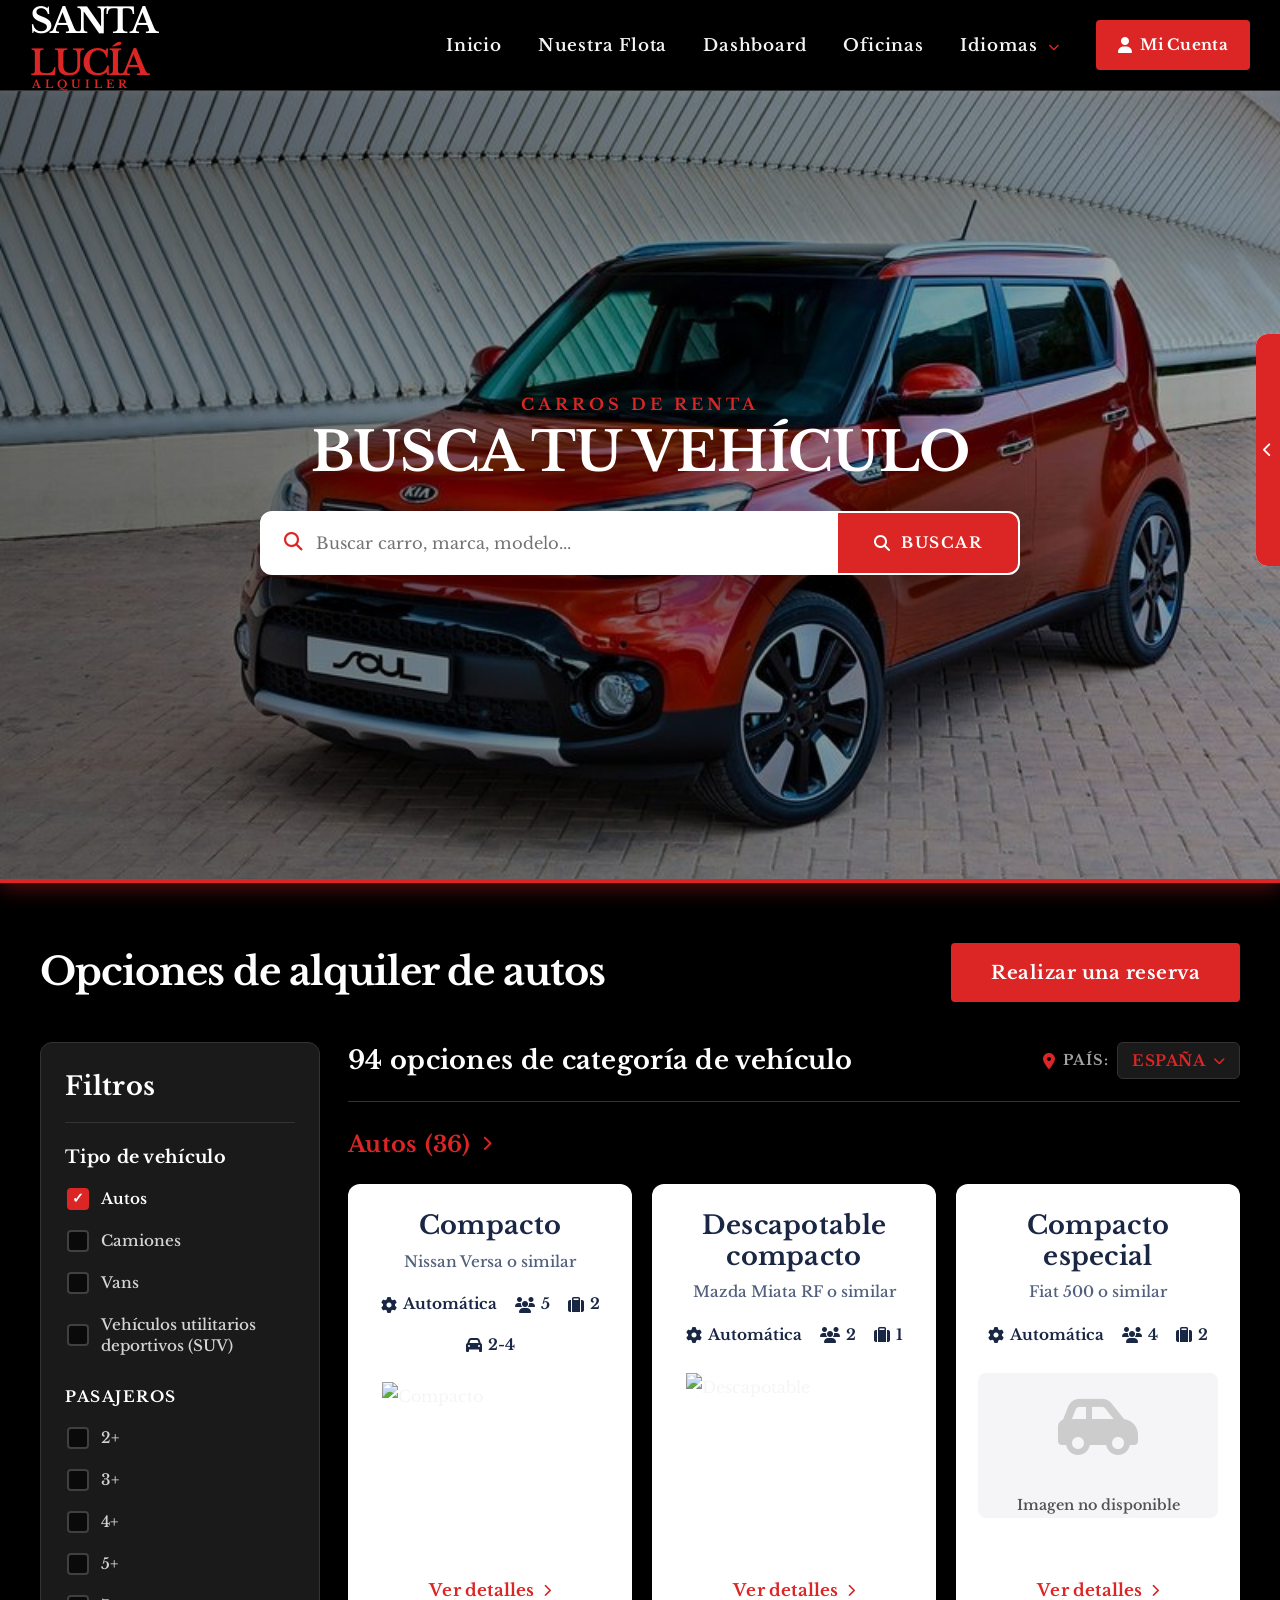
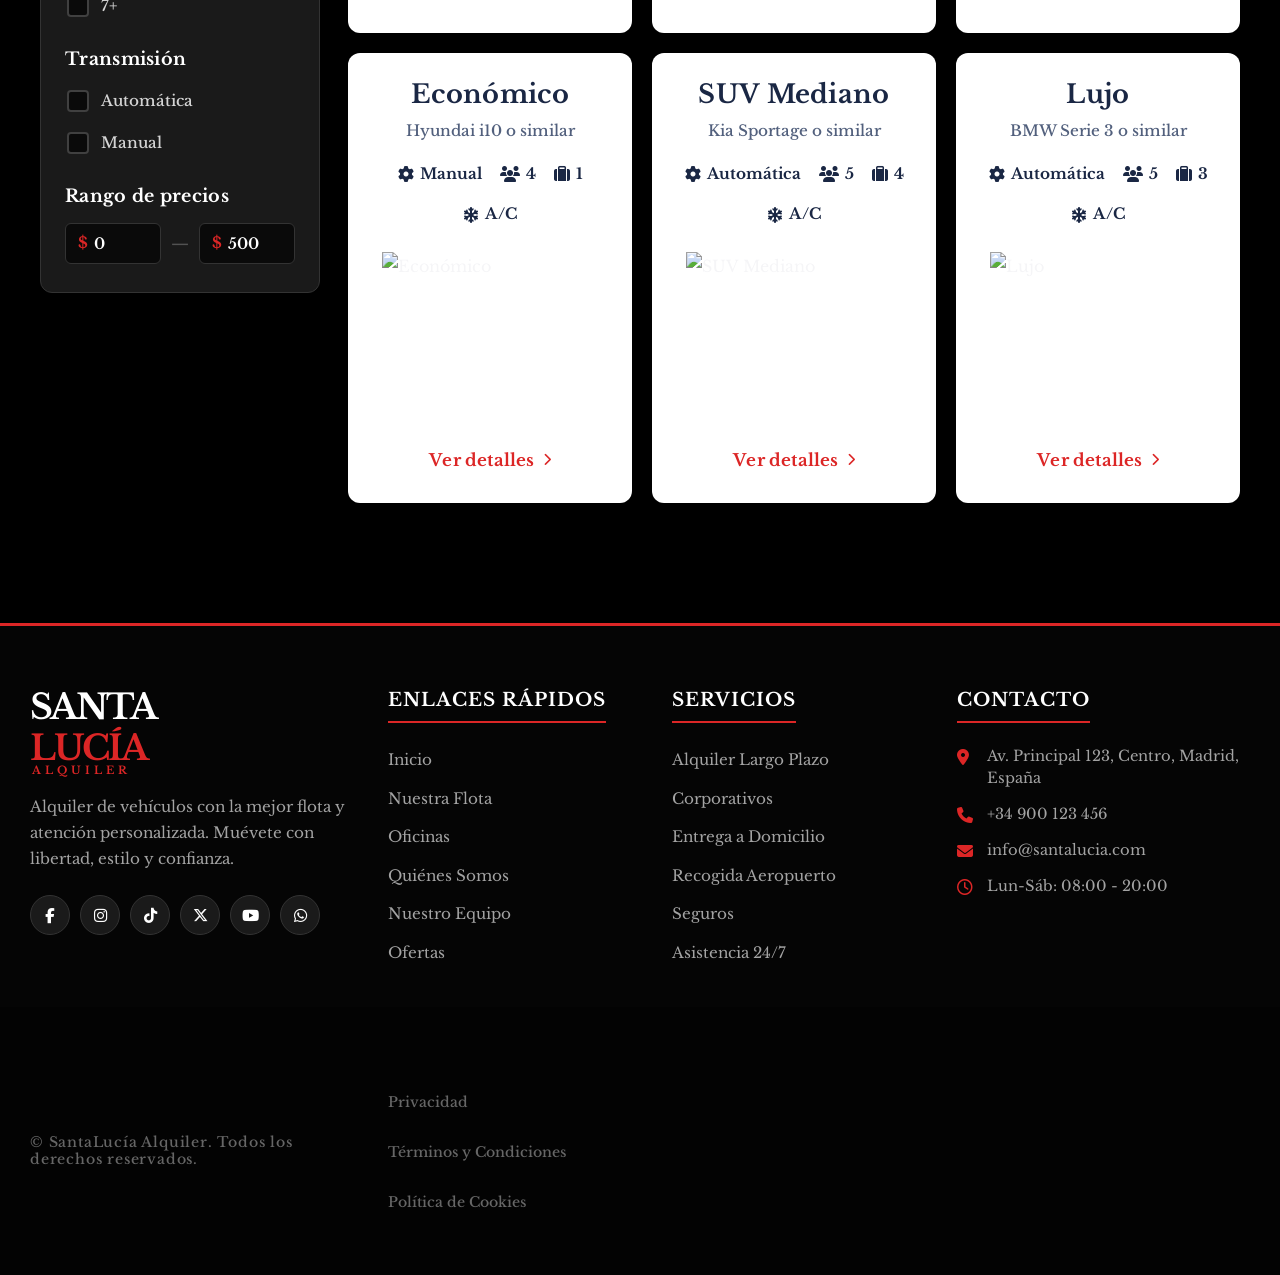
==== commit 06ba2fa3: "Update autos.html Agregue el dashboar en el menu" ====
--- a/renta-carros-santa-lucia - copia/autos.html
+++ b/renta-carros-santa-lucia - copia/autos.html
@@ -35,6 +35,7 @@
                 <ul class="nav-menu">
                     <li><a href="index.html" class="nav-link" data-i18n="home">Inicio</a></li>
                     <li><a href="autos.html" class="nav-link" data-i18n="ourFleet">Nuestra Flota</a></li>
+                    <li><a href="dashboard.html" class="nav-link">Dashboard</a></li>
                     <li><a href="#" class="nav-link" data-i18n="offices">Oficinas</a></li>
 
                     <!-- Dropdown Idiomas -->
